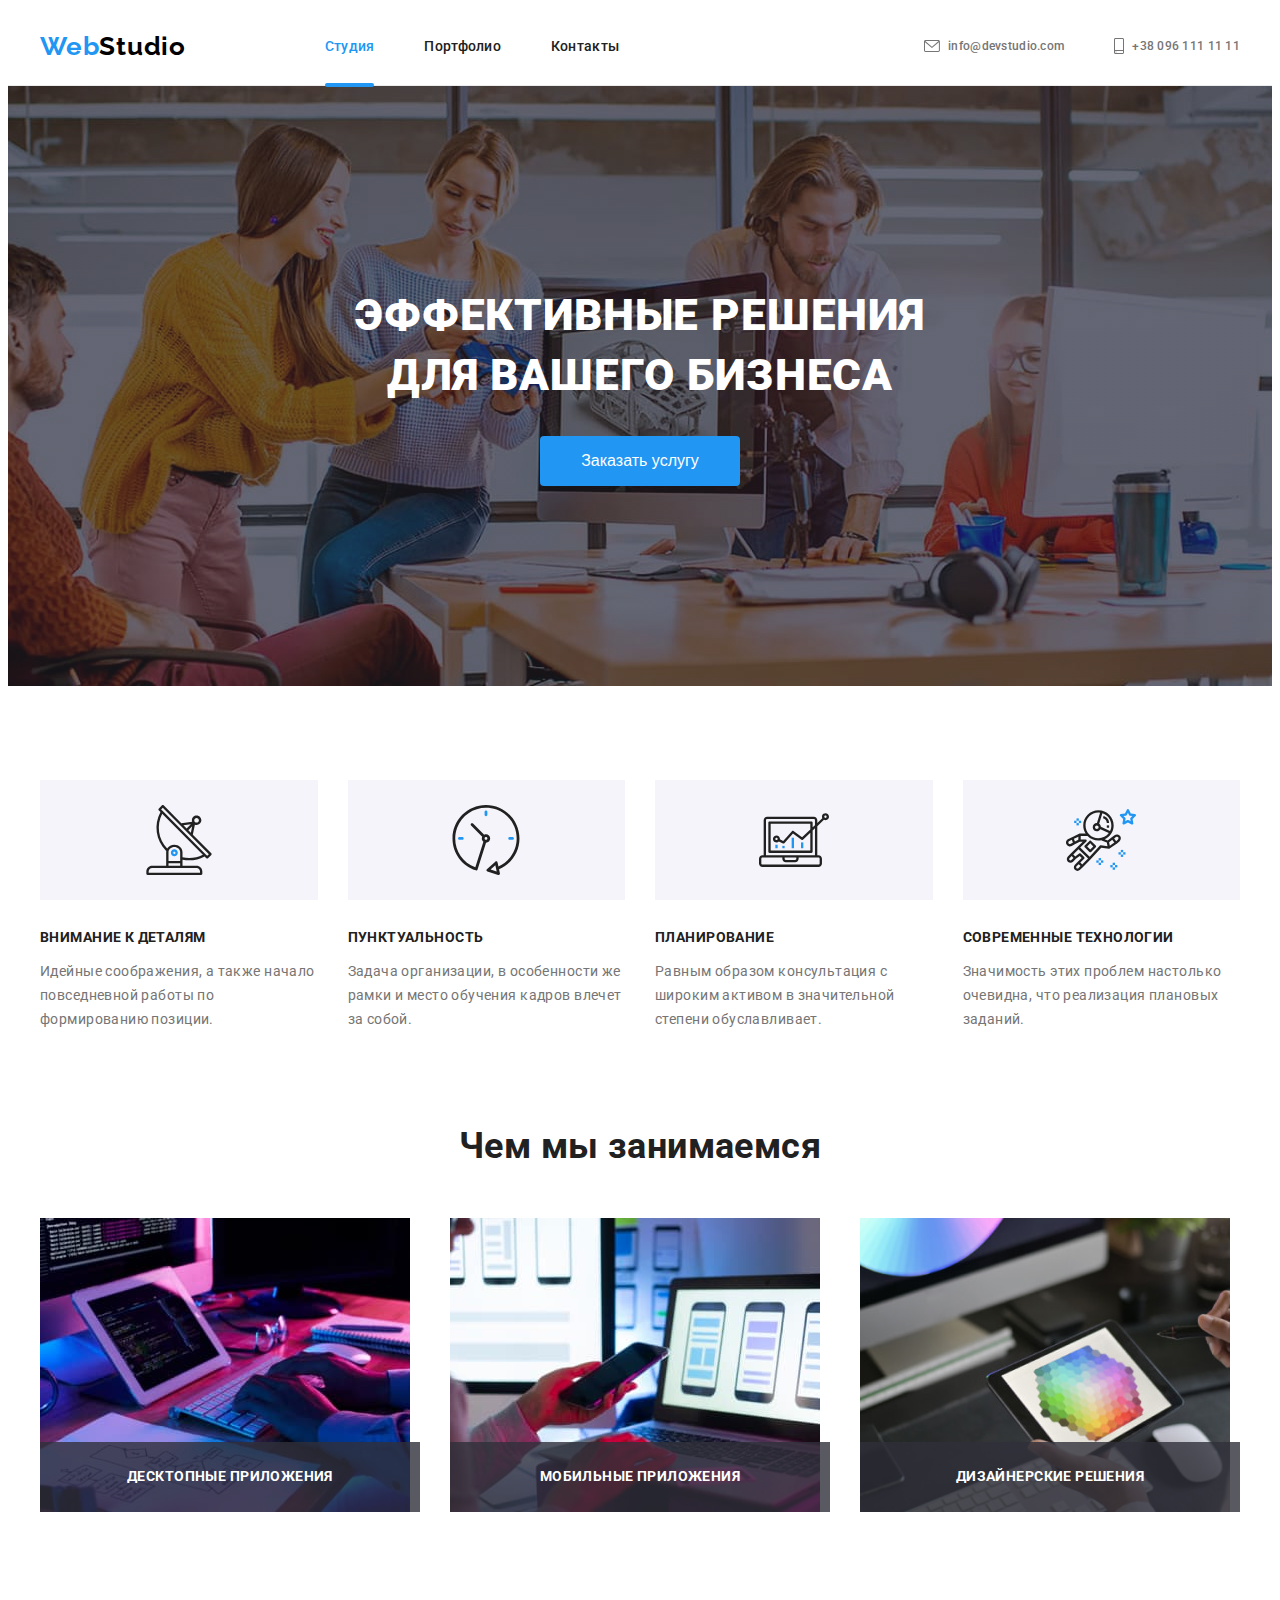
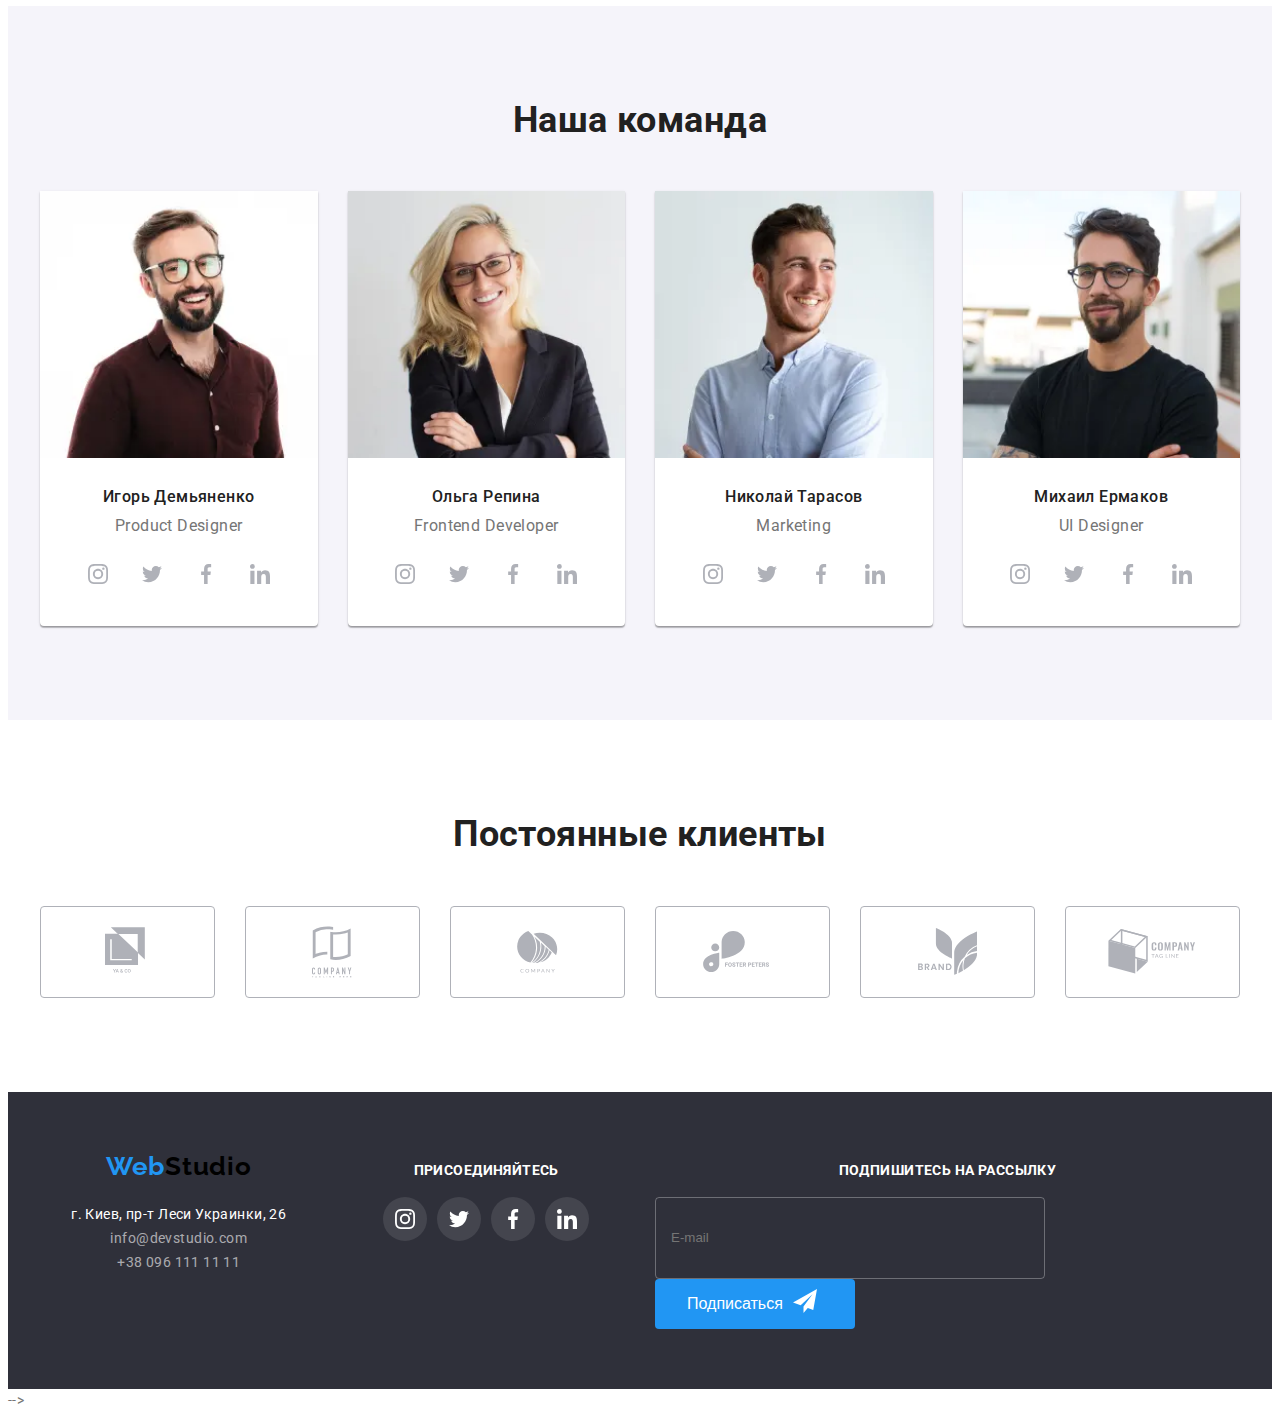
==== index.html @ cbb07288 "progress" ====
<!DOCTYPE html>
<html lang="ru">

<head>
  <meta charset="UTF-8">
  <meta http-equiv="X-UA-Compatible" content="IE=edge">
  <meta name="viewport" content="width=device-width, initial-scale=1.0">
  <title>Document</title>
  <link rel="stylesheet" href="https://cdnjs.cloudflare.com/ajax/libs/modern-normalize/1.0.0/modern-normalize.min.css" integrity="sha512-ISS7cAi1PEhQ8jnbJpJZMd29NlhNj4AWYyLOSp2CE/CsHxTCu+r+t0D2yoJudVrd0/8fTVPUVDzY5Tvli75u/g==" crossorigin="anonymous" />
  <link rel="preconnect" href="https://fonts.gstatic.com">
  <link href="https://fonts.googleapis.com/css2?family=Raleway:wght@700&family=Roboto:wght@400;500;700;900&display=swap" rel="stylesheet">
  <link rel="stylesheet" href="./css/main.min.css">
</head>

<body>
  <header class="header">
    <div class="conteiner header__conteiner">
      
      <a class="logo link" href="./"><span class="logo__text-accent">Web</span>Studio</a>
    
      <button class="menu-btn" type="button" data-menu-button aria-label="кнопка раскрытия меню">
        <svg class="menu-btn__icon">
          <use class="menu-btn__icon-menu" href="./images/sprite.svg#icon-menu"></use>
          <use class="menu-btn__icon-close" href="./images/sprite.svg#icon-cross"></use>
        </svg>
      </button>


      <!--mobile menu-->
      <div class="header__mobile-menu" data-menu>
        <nav class="page-nav">
          <ul class="mobile-menu list">
            <li class="mobile-menu__item">
              <a class="mobile-menu__link mobile-menu__link--active link" href="./index.html">Студия</a>
            </li>
        
            <li class="mobile-menu__item">
              <a class="mobile-menu__link link" href="./portfolio.html">Портфолио</a>
            </li>
        
            <li class="mobile-menu__item">
              <a class="mobile-menu__link link" href="">Контакты</a>
            </li>
          </ul>
        </nav>
        
        <ul class="mobile-contacts list">
          <li class="mobile-contacts__item">
            <a class="mobile-contacts__link link" href="mailto:info@devstudio.com">
              <svg class="header__contacts-icon" width="16" height="12">
                <use href="./images/sprite.svg#icon-envelope"></use>
              </svg>
              info@devstudio.com
            </a>
          </li>
        
          <li class="mobile-contacts__item">
            <a class="mobile-contacts__link link" href="tel:+380961111111">
              <svg class="header__contacts-icon" width="10" height="16">
                <use href="./images/sprite.svg#icon-smartphone"></use>
              </svg>
              +38 096 111 11 11
            </a>
          </li>
        </ul>
        
        <ul class="mobile-socials list">
          <li class="mobile-socials__item"><a class="mobile-socials__link link" href="">Instagram</a></li>
          <li class="mobile-socials__item"><a class="mobile-socials__link link" href="">Twitter</a></li>
          <li class="mobile-socials__item"><a class="mobile-socials__link link" href="">Facebook</a></li>
          <li class="mobile-socials__item"><a class="mobile-socials__link link" href="">LinkedIn</a></li>
        </ul>
      </div>

      <!--desktop menu-->
      <div class="header__menu-desktop">
        <nav class="page-nav">
          <ul class="menu page-nav__menu list">
            <li class="menu__item">
              <a class="menu__link menu__link--active link" href="./index.html">Студия</a>
            </li>
      
            <li class="menu__item">
              <a class="menu__link link" href="./portfolio.html">Портфолио</a>
            </li>
      
            <li class="menu__item">
              <a class="menu__link link" href="">Контакты</a>
            </li>
          </ul>
        </nav>
      
        <ul class="header__contacts-list list">
          <li class="header__contacts-item">
            <a class="header__contacts-link link" href="mailto:info@devstudio.com">
              <svg class="header__contacts-icon" width="16" height="12">
                <use href="./images/sprite.svg#icon-envelope"></use>
              </svg>
              info@devstudio.com
            </a>
          </li>
      
          <li class="header__contacts-item">
            <a class="header__contacts-link link" href="tel:+380961111111">
              <svg class="header__contacts-icon" width="10" height="16">
                <use href="./images/sprite.svg#icon-smartphone"></use>
              </svg>
              +38 096 111 11 11
            </a>
          </li>
        </ul>
      </div>
    </div>
  </header>
  
  <main> 
    <section class="hero">  
      <div class="hero__conteiner">
        <h1 class="hero__title">
          Эффективные решения
          <br>для вашего бизнеса
        </h1>
        <button class="button btn" type="button" data-modal-open>Заказать услугу</button>
      </div>
    </section> 

    <!-- guidelines section -->
    <section class="guidelines section">
      <div class="conteiner">
        <h2 class="section__title visually-hidden">Наши принципы</h2>
        <ul class="guidelines__list grid list">
          <li class="guidelines__item grid-item">
            <h3 class="guidelines__title">Внимание к деталям</h3>
            <p>Идейные соображения, а также начало повседневной работы по формированию позиции.</p>
          </li>

          <li class="guidelines__item grid-item">
            <h3 class="guidelines__title">Пунктуальность</h3>
            <p>Задача организации, в особенности же рамки и место обучения кадров влечет за собой.</p>
          </li>

          <li class="guidelines__item grid-item">
            <h3 class="guidelines__title">Планирование</h3>
            <p>Равным образом консультация с широким активом в значительной степени обуславливает.</p>
          </li>

          <li class="guidelines__item grid-item">
            <h3 class="guidelines__title">Современные технологии</h3>
            <p>Значимость этих проблем настолько очевидна, что реализация плановых заданий.</p>
          </li>
        </ul>
      </div>
    </section>

    <!-- services section -->
    <section class="services section">
      <div class="conteiner">
        <h2 class="section__title">Чем мы занимаемся</h2>
        <ul class="services__list grid list">
          <li class="services__item grid-item">
            <img class="img" srcset="./images/studio/we-do-desktop/programing.jpg 1x, ./images/studio/we-do-desktop/programing@2x.jpg 2x" 
              src="./images/studio/we-do-desktop/programing.jpg" alt="program writing process" width="370" height="295"> 
            <p class="services__type">Десктопные приложения</p>
          </li>

          <li class="services__item grid-item">
            <img class="img" srcset="./images/studio/we-do-desktop/phone.jpg 1x, ./images/studio/we-do-desktop/phone@2x.jpg 2x" 
              src="./images/studio/we-do-desktop/phone.jpg" alt="development UI for mobile devices" width="370" height="295">
            <p class="services__type">Мобильные приложения</p>
          </li>

          <li class="services__item grid-item">
            <img class="img" srcset="./images/studio/we-do-desktop/tablet.jpg 1x, ./images/studio/we-do-desktop/tablet@2x.jpg 2x" 
              src="./images/studio/we-do-desktop/tablet.jpg" alt="color palette on the tablet" width="370" height="295">
            <p class="services__type">Дизайнерские решения</p>
          </li>
        </ul>
      </div>
    </section>

    <!-- team section -->
    <section class="team-members section section--secondary-bg">
      <div class="conteiner">
        <h2 class="section__title">Наша команда</h2>
        <ul class="team-members__list grid list">

          <li class="team-members__card grid-item">
            <picture>
              <source srcset="./images/studio/our-team/desktop/igor-demyanenko.webp 1x, ./images/studio/our-team/desktop/igor-demyanenko@2x.webp 2x"
                media="(min-width: 1200px)" type="image/webp">
              
              <source srcset="./images/studio/our-team/tablet/igor-demyanenko.webp 1x, ./images/studio/our-team/tablet/igor-demyanenko@2x.webp 2x"
                media="(min-width: 768px)" type="image/webp">
              
              <source srcset="./images/studio/our-team/mobile/igor-demyanenko.webp 1x, ./images/studio/our-team/mobile/igor-demyanenko@2x.webp 2x"
                media="(max-width: 767px)" type="image/webp">

              <source srcset="./images/studio/our-team/desktop/igor-demyanenko.jpg 1x, ./images/studio/our-team/desktop/igor-demyanenko@2x.jpg 2x" 
               media="(min-width: 1200px)" type="image/jpg"> 
               
              <source srcset="./images/studio/our-team/tablet/igor-demyanenko.jpg 1x, ./images/studio/our-team/tablet/igor-demyanenko@2x.jpg 2x" 
               media="(min-width: 768px)" type="image/jpg">

              <source srcset="./images/studio/our-team/mobile/igor-demyanenko.jpg 1x, ./images/studio/our-team/mobile/igor-demyanenko@2x.jpg 2x"
                media="(max-width: 767px)" type="image/jpg">

              <img class="img"  src="./images/studio/our-team/desktop/igor-demyanenko.jpg" width="450" alt="Igor Demyanenko photo">
            </picture>

            <div class="team-members__content">
              <h3 class="team-members__name">Игорь Демьяненко</h3>
              <p class="team-members__position" lang="en">Product Designer</p>
              
              <ul class="socials-list list">
                <li class="socials-list__item">
                  <a href="" class="socials-list__link" aria-label="ссылка на instagram" target="_blank" rel="noopener noreferrer">
                    <svg class="socials-list__icon">
                      <use href="./images/sprite.svg#icon-instagram"></use>
                    </svg>
                  </a>
                </li>

                <li class="socials-list__item">
                  <a href="" class="socials-list__link" aria-label="ссылка на twitter" target="_blank" rel="noopener noreferrer">
                    <svg class="socials-list__icon">
                      <use href="./images/sprite.svg#icon-twitter"></use>
                    </svg>
                  </a>
                </li>

                <li class="socials-list__item">
                  <a href="" class="socials-list__link" aria-label="ссылка на facebook" target="_blank" rel="noopener noreferrer">
                    <svg class="socials-list__icon">
                      <use href="./images/sprite.svg#icon-facebook"></use>
                    </svg>
                  </a>
                </li>

                <li class="socials-list__item"> 
                  <a href="" class="socials-list__link" aria-label="ссылка на linkedin" target="_blank" rel="noopener noreferrer"> 
                    <svg class="socials-list__icon">
                      <use href="./images/sprite.svg#icon-linkedin"></use>
                    </svg>
                  </a>
                </li>
              </ul>
            </div>
          </li>

          <li class="team-members__card grid-item">
            <picture>
              <source srcset="./images/studio/our-team/desktop/olga-repina.webp 1x, ./images/studio/our-team/desktop/olga-repina@2x.webp 2x"
                media="(min-width: 1200px)" type="image/webp">
              
              <source srcset="./images/studio/our-team/tablet/olga-repina.webp 1x, ./images/studio/our-team/tablet/olga-repina@2x.webp 2x"
                media="(min-width: 768px)" type="image/webp">
              
              <source srcset="./images/studio/our-team/mobile/olga-repina.webp 1x, ./images/studio/our-team/mobile/olga-repina@2x.webp 2x"
                media="(max-width: 767px)" type="image/webp">

              <source srcset="./images/studio/our-team/desktop/olga-repina.jpg 1x, ./images/studio/our-team/desktop/olga-repina@2x.jpg 2x"
              media="(min-width: 1200px)" type="image/jpeg" />

              <source srcset="./images/studio/our-team/tablet/olga-repina.jpg 1x, ./images/studio/our-team/tablet/olga-repina@2x.jpg 2x"
                media="(min-width: 768px)" type="image/jpeg" />

              <source srcset="./images/studio/our-team/mobile/olga-repina.jpg 1x, ./images/studio/our-team/mobile/olga-repina@2x.jpg 2x"
                media="(max-width: 767px)" type="image/jpeg" />
              
              <img class="img"  src="./images/studio/our-team/desktop/olga-repina.jpg" width="450" alt="Olga Repina photo" >
            </picture>

            <div class="team-members__content">
              <h3 class="team-members__name">Ольга Репина</h3>
              <p class="team-members__position" lang="en">Frontend Developer</p>
              
              <ul class="socials-list list">
                <li class="socials-list__item">
                  <a href="" class="socials-list__link" aria-label="ссылка на instagram" target="_blank" rel="noopener noreferrer">
                    <svg class="socials-list__icon">
                      <use href="./images/sprite.svg#icon-instagram"></use>
                    </svg>
                  </a>
                </li>
              
                <li class="socials-list__item">
                  <a href="" class="socials-list__link" aria-label="ссылка на twitter" target="_blank" rel="noopener noreferrer">
                    <svg class="socials-list__icon">
                      <use href="./images/sprite.svg#icon-twitter"></use>
                    </svg>
                  </a>
                </li>
              
                <li class="socials-list__item">
                  <a href="" class="socials-list__link" aria-label="ссылка на facebook" target="_blank" rel="noopener noreferrer">
                    <svg class="socials-list__icon">
                      <use href="./images/sprite.svg#icon-facebook"></use>
                    </svg>
                  </a>
                </li>
              
                <li class="socials-list__item">
                  <a href="" class="socials-list__link" aria-label="ссылка на linkedin" target="_blank" rel="noopener noreferrer">
                    <svg class="socials-list__icon team-members__socials-icon">
                      <use href="./images/sprite.svg#icon-linkedin"></use>
                    </svg>
                  </a>
                </li>
              </ul>
            </div>
          </li>

          <li class="team-members__card grid-item">
            <picture>
              <source srcset="./images/studio/our-team/desktop/nicolai-tarasov.webp 1x, ./images/studio/our-team/desktop/nicolai-tarasov@2x.webp 2x"
                media="(min-width: 1200px)" type="image/webp">
              
              <source srcset="./images/studio/our-team/tablet/nicolai-tarasov.webp 1x, ./images/studio/our-team/tablet/nicolai-tarasov@2x.webp 2x"
                media="(min-width: 768px)" type="image/webp">
              
              <source srcset="./images/studio/our-team/mobile/nicolai-tarasov.webp 1x, ./images/studio/our-team/mobile/nicolai-tarasov@2x.webp 2x"
                media="(max-width: 767px)" type="image/webp">

              <source srcset="./images/studio/our-team/desktop/nicolai-tarasov.jpg 1x, ./images/studio/our-team/desktop/nicolai-tarasov@2x.jpg 2x"
              media="(min-width: 1200px)" type="image/jpeg" />

              <source srcset="./images/studio/our-team/tablet/nicolai-tarasov.jpg 1x, ./images/studio/our-team/tablet/nicolai-tarasov@2x.jpg 2x"
                media="(min-width: 768px)" type="image/jpeg" />

              <source srcset="./images/studio/our-team/mobile/nicolai-tarasov.jpg 1x, ./images/studio/our-team/mobile/nicolai-tarasov@2x.jpg 2x"
                media="(max-width: 767px)" type="image/jpeg" />

              <img class="img" src="./images/studio/our-team/desktop/nicolai-tarasov.jpg" width="450" alt="Nicolai Tarasov photo">
            </picture>

            <div class="team-members__content">
              <h3 class="team-members__name">Николай Тарасов</h3>
              <p class="team-members__position" lang="en">Marketing</p>
              
              <ul class="socials-list list">
                <li class="socials-list__item">
                  <a href="" class="socials-list__link" aria-label="ссылка на instagram" target="_blank" rel="noopener noreferrer">
                    <svg class="socials-list__icon">
                      <use href="./images/sprite.svg#icon-instagram"></use>
                    </svg>
                  </a>
                </li>
              
                <li class="socials-list__item">
                  <a href="" class="socials-list__link" aria-label="ссылка на twitter" target="_blank" rel="noopener noreferrer">
                    <svg class="socials-list__icon">
                      <use href="./images/sprite.svg#icon-twitter"></use>
                    </svg>
                  </a>
                </li>
              
                <li class="socials-list__item">
                  <a href="" class="socials-list__link" aria-label="ссылка на facebook" target="_blank" rel="noopener noreferrer">
                    <svg class="socials-list__icon">
                      <use href="./images/sprite.svg#icon-facebook"></use>
                    </svg>
                  </a>
                </li>
              
                <li class="socials-list__item">
                  <a href="" class="socials-list__link" aria-label="ссылка на linkedin" target="_blank" rel="noopener noreferrer">
                    <svg class="socials-list__icon">
                      <use href="./images/sprite.svg#icon-linkedin"></use>
                    </svg>
                  </a>
                </li>
              </ul>
            </div>
          </li>
          
          <li class="team-members__card grid-item">
            <picture>
              <source srcset="./images/studio/our-team/desktop/mikhail-yermakov.webp 1x, ./images/studio/our-team/desktop/mikhail-yermakov@2x.webp 2x"
                media="(min-width: 1200px)" type="image/webp">
              
              <source srcset="./images/studio/our-team/tablet/mikhail-yermakov.webp 1x, ./images/studio/our-team/tablet/mikhail-yermakov@2x.webp 2x"
                media="(min-width: 768px)" type="image/webp">
              
              <source srcset="./images/studio/our-team/mobile/mikhail-yermakov.webp 1x, ./images/studio/our-team/mobile/mikhail-yermakov@2x.webp 2x"
                media="(max-width: 767px)" type="image/webp">

              <source srcset="./images/studio/our-team/desktop/mikhail-yermakov.jpg 1x, ./images/studio/our-team/desktop/mikhail-yermakov@2x.jpg 2x"
                media="(min-width: 1200px)" type="image/jpeg" />

              <source srcset="./images/studio/our-team/tablet/mikhail-yermakov.jpg 1x, ./images/studio/our-team/tablet/mikhail-yermakov@2x.jpg 2x"
                media="(min-width: 768px)" type="image/jpeg" />

              <source srcset="./images/studio/our-team/mobile/mikhail-yermakov.jpg 1x, ./images/studio/our-team/mobile/mikhail-yermakov@2x.jpg 2x"
                media="(max-width: 767px)" type="image/jpeg" />
                
                <img class="img" src="./images/studio/our-team/desktop/mikhail-yermakov.jpg" width="450" alt="Mikhail Yermakov photo">
            </picture>
            <div class="team-members__content">
              <h3 class="team-members__name">Михаил Ермаков</h3>
              <p class="team-members__position" lang="en">UI Designer</p>
              
              <ul class="socials-list list">
                <li class="socials-list__item">
                  <a href="" class="socials-list__link" aria-label="ссылка на instagram" target="_blank" rel="noopener noreferrer">
                    <svg class="socials-list__icon">
                      <use href="./images/sprite.svg#icon-instagram"></use>
                    </svg>
                  </a>
                </li>
              
                <li class="socials-list__item">
                  <a href="" class="socials-list__link" aria-label="ссылка на twitter" target="_blank" rel="noopener noreferrer">
                    <svg class="socials-list__icon">
                      <use href="./images/sprite.svg#icon-twitter"></use>
                    </svg>
                  </a>
                </li>
              
                <li class="socials-list__item">
                  <a href="" class="socials-list__link" aria-label="ссылка на facebook" target="_blank" rel="noopener noreferrer">
                    <svg class="socials-list__icon">
                      <use href="./images/sprite.svg#icon-facebook"></use>
                    </svg>
                  </a>
                </li>
              
                <li class="socials-list__item">
                  <a href="" class="socials-list__link" aria-label="ссылка на linkedin" target="_blank" rel="noopener noreferrer">
                    <svg class="socials-list__icon">
                      <use href="./images/sprite.svg#icon-linkedin"></use>
                    </svg>
                  </a>
                </li>
              </ul>
            </div>
          </li>
        </ul>
      </div>
    </section>

    <!-- regular customers -->
    <section  class="customers section">
     <div class="conteiner">
        <h2 class="section__title">Постоянные клиенты</h2>
        <ul class="customers__list grid list">
          <li class="customers__list-item grid-item">
            <a class="customers__link" href="" aria-label="ссылка на страницу компании">
              <svg class="customers__icon" width="44" height="49">
                <use href="./images/sprite.svg#icon-logo-1"></use>
              </svg>
            </a>
          </li>

          <li class="customers__list-item grid-item">
            <a class="customers__link" href="" aria-label="ссылка на страницу компании">
              <svg class="customers__icon" width="40" height="52">
                <use href="./images/sprite.svg#icon-logo-2"></use>
              </svg>
            </a>
          </li>

          <li class="customers__list-item grid-item">
            <a class="customers__link" href="" aria-label="ссылка на страницу компании">
              <svg class="customers__icon" width="41" height="42">
                <use href="./images/sprite.svg#icon-logo-3"></use>
              </svg>
            </a>
          </li>

          <li class="customers__list-item grid-item">
            <a class="customers__link" href="" aria-label="ссылка на страницу компании">
              <svg class="customers__icon" width="79" height="42">
                <use href="./images/sprite.svg#icon-logo-4"></use>
              </svg>
            </a>
          </li>

          <li class="customers__list-item grid-item">
            <a class="customers__link" href="" aria-label="ссылка на страницу компании">
              <svg class="customers__icon" width="59" height="47">
                <use href="./images/sprite.svg#icon-logo-5"></use>
              </svg>
            </a>
          </li>

          <li class="customers__list-item grid-item">
            <a class="customers__link" href="" aria-label="ссылка на страницу компании">
              <svg class="customers__icon" width="88" height="45">
                <use href="./images/sprite.svg#icon-logo-6"></use>
              </svg>
            </a>
          </li>
        </ul>
     </div>
    </section>
  </main>

  <footer class="footer">
    <div class="conteiner flex"> 
      <div class="flex-item">
        <a class="logo link" href="./"><span class="logo__text-accent">Web</span>Studio</a>
        <ul class="footer__contacts-list list">
          <li class="footer__contacts-item"><address>г. Киев, пр-т Леси Украинки, 26</address></li>
          <li class="footer__contacts-item"><a class="footer__contacts-link link" href="mailto:info@devstudio.com">info@devstudio.com</a></li>
          <li class="footer__contacts-item"><a class="footer__contacts-link link" href="tel:+380961111111">+38 096 111 11 11</a></li>
        </ul>
      </div>
      
      <div class="flex-item">
        <p><strong class="footer__title">присоединяйтесь</strong></p>
        <ul class="socials-list list"> 
          <li  class="socials-list__item">
            <a href="" class="socials-list__link socials-list__link--light-bg" aria-label="ссылка на instagram" target="_blank"
              rel="noopener noreferrer">
              <svg class="socials-list__icon socials-list__icon--light">
                <use href="./images/sprite.svg#icon-instagram"></use>
              </svg>
            </a>
          </li>
      
          <li class="socials-list__item list">
            <a href="" class="socials-list__link socials-list__link--light-bg" aria-label="ссылка на twitter" target="_blank"
              rel="noopener noreferrer">
              <svg class="socials-list__icon socials-list__icon--light">
                <use href="./images/sprite.svg#icon-twitter"></use>
              </svg>
            </a>
          </li>
      
          <li class="socials-list__item list">
            <a href="" class="socials-list__link socials-list__link--light-bg" aria-label="ссылка на facebook" target="_blank"
              rel="noopener noreferrer">
              <svg class="socials-list__icon socials-list__icon--light">
                <use href="./images/sprite.svg#icon-facebook"></use>
              </svg>
            </a>
          </li>
      
          <li class="socials-list__item list">
            <a href="" class="socials-list__link socials-list__link--light-bg" aria-label="ссылка на linkedin" target="_blank"
              rel="noopener noreferrer">
              <svg class="socials-list__icon socials-list__icon--light">
                <use href="./images/sprite.svg#icon-linkedin"></use>
              </svg>
            </a>
          </li>
        </ul>
      </div>
      
      <div class="flex-item">
        <p><strong class="footer__title">Подпишитесь на рассылку</strong></p>
        <form class="subscription-form">
          <input  class="subscription-form__input" type="email" name="email" placeholder="E-mail">
          <button class="button subscription-form__button btn" type="submit">Подписаться
            <svg class="subscription-form__icon">
              <use href="./images/sprite.svg#icon-telegram"></use>
            </svg>
          </button>
        </form>
      </div>
    </div>
  </footer>
 
  <div class="backdrop is-hidden" data-modal>
    <div class="modal">
      <button class="modal__btn" aria-label="закрыть модальное окно" data-modal-close>
        <svg class="modal__btn-icon">
          <use href="./images/sprite.svg#icon-close"></use>
        </svg>
      </button>

      <h2 class="modal__title">Оставьте свои данные, мы вам перезвоним</h2>
      <form class="form">
        <label class="form__label" for="user-name">Имя</label>
        <div class="form__field-wrapper">
          <input class="form__input form-field" id="user-name" name="user-name" type="text">
          <svg class="form__input-icon">
            <use href="./images/sprite.svg#icon-user-icon"></use>
          </svg>
        </div>

        <label class="form__label" for="user-phone-number">Телефон</label>
        <div class="form__field-wrapper">
          <input class="form__input form-field" id="user-phone-number" name="user-phone-number" type="tel">
          <svg class="form__input-icon">
            <use href="./images/sprite.svg#icon-phone"></use>
          </svg>
        </div>

       <label class="form__label" for="user-email">Почта</label>
        <div class="form__field-wrapper">
          <input class="form__input form-field" id="user-email" name="user-email" type="email">
          <svg class="form__input-icon">
            <use href="./images/sprite.svg#icon-envelope-black"></use>
          </svg>
        </div>

        <label class="form__label" for="massage-field">Комментарий</label>
        <textarea class="form__massage form-field" id="massage-field" name="massage-field" rows="7" placeholder="Введите текст"></textarea>
        
        <div>
          <input class="form__license-checkbox" id="license" name="license" type="checkbox">
          <label class="form__condition-acceptance" for="license">
            Соглашаюсь с рассылкой и принимаю <a class="form__license-link" href="">Условия договора</a>
            </label>
        </div>

        <button class="button form__button btn" type="submit">Отправить</button>
      </form>
    </div>
  </div>
  <script src="js/menu.js"></script>
  <script src="./js/modal.js"></script> -->
</body>

</html>
---- css/main.min.css ----
:root{--main-text-color: #757575;--title-text-color: #212121;--light-text-color: #fff;--text-accent: #2196f3;--main-bg-color: #fff;--secondary-bg-color: #f5f4fa;--bg-accent: #2f303a;--logo-color: #000;--header-line-color: #ececec;--border-color: #eee;--icon-color: #afb1b8;--main-font: 'Roboto', sans-serif;--logo-font: 'Raleway', sans-serif;--border-radius: 4px;--elements: 3;--gap: 30px;--cubic: cubic-bezier(0.4, 0, 0.2, 1);--duration: 250ms}body{font-family:var(--main-font);font-size:14px;line-height:1.71;letter-spacing:0.03em;background-color:var(--main-bg-color);color:var(--main-text-color)}h1,h2,h3,h4,h5,h6,p{margin-top:0}.link{color:var(--prime-text-color);text-decoration:none;transition:color var(--duration) var(--cubic)}.link:hover,.link:focus{color:var(--text-accent)}.list{margin:0;padding-left:0;list-style-type:none}.img{display:block;max-width:100%;height:auto}.btn{font-size:16px;text-align:center;border:none;border-radius:var(--border-radius);cursor:pointer}.visually-hidden{position:absolute !important;clip:rect(1px 1px 1px 1px);clip:rect(1px, 1px, 1px, 1px);padding:0 !important;border:0 !important;height:1px !important;width:1px !important;overflow:hidden}address{font-style:normal}.conteiner{width:100%;padding-right:15px;padding-left:15px}@media screen and (min-width: 480px){.conteiner{max-width:480px;margin-left:auto;margin-right:auto}}@media screen and (min-width: 768px){.conteiner{max-width:768px}}@media screen and (min-width: 1200px){.conteiner{max-width:1200px}}.logo{font-family:var(--logo-font);font-weight:700;font-size:24px;line-height:28px;letter-spacing:0.03em;color:var(--logo-color)}.logo__text-accent{color:var(--text-accent)}@media screen and (min-width: 1200px){.logo{font-size:26px}}.menu-btn{position:relative;z-index:200;padding:0;line-height:0;border:none;background-color:transparent}@media screen and (min-width: 768px){.menu-btn{display:none}}.menu-btn__icon{width:40px;height:40px;fill:var(--title-text-color);transition:fill var(--duration) var(--cubic)}.menu-btn__icon:hover,.menu-btn__icon:focus{fill:var(--text-accent)}.menu-btn__icon-close{display:none}.menu-btn.is-open .menu-btn__icon-close{display:block}.menu-btn.is-open .menu-btn__icon-menu{display:none}.header__mobile-menu{display:none}@media screen and (max-width: 767.89px){.header__mobile-menu.is-open{position:fixed;top:0;left:0;right:0;bottom:0;z-index:100;display:block;padding:48px 40px;overflow-y:scroll;background-color:var(--light-text-color)}}.mobile-menu{margin-bottom:150px}.mobile-menu__item:not(:last-child){margin-bottom:32px}.mobile-menu__link{font-size:30px;line-height:1.17}.mobile-menu__link--active{color:var(--text-accent)}@media screen and (min-width: 480px){.mobile-menu__link{font-size:40px}}.mobile-contacts{margin-bottom:64px}.mobile-contacts__item:not(:last-child){margin-bottom:32px}.mobile-contacts__link{font-size:24px;line-height:1.16}.mobile-contacts__link:hover,.mobile-contacts__link:focus{font-size:34px;line-height:1.17}.mobile-socials{display:flex}.mobile-socials__item:not(:last-child){margin-right:10px}.mobile-socials__item:not(:last-child)::after{content:'|';margin-left:10px;color:rgba(33,33,33,0.2)}.mobile-socials__link{color:var(--text-accent);font-weight:500;font-size:12px;line-height:1.22}@media screen and (min-width: 480px){.mobile-socials__link{font-size:18px}}.menu{color:var(--title-text-color);display:flex}.menu__item:not(:last-child){margin-right:50px}.menu__link{font-weight:500;letter-spacing:0.02em;line-height:1.14}.menu__link--active{color:var(--text-accent);position:relative}.menu__link--active::after{content:'';position:absolute;top:47px;left:0;display:block;width:100%;height:4px;border-radius:2px;background-color:currentColor}@media screen and (min-width: 1200px){.menu__link--active::after{top:45px;left:0}}@media screen and (min-width: 768px){.header__contacts-list{margin-left:84px}}@media screen and (min-width: 1200px){.header__contacts-list{display:flex;align-items:center;margin-left:305px}}.header__contacts-item:not(:last-child){margin-bottom:10px}@media screen and (min-width: 1200px){.header__contacts-item:not(:last-child){margin-bottom:0;margin-right:50px}}.header__contacts-link{font-weight:500;color:var(--main-text-color)}@media screen and (min-width: 481px){.header__contacts-link{display:flex;align-items:center;font-size:12px;line-height:14px}}@media screen and (min-width: 1200px){.header__contacts-link{font-size:12px;line-height:14px}}.header__contacts-icon{fill:currentColor}@media screen and (max-width: 480px){.header__contacts-icon{display:none}}@media screen and (min-width: 768px){.header__contacts-icon{margin-right:8px}}@media screen and (max-width: 1200px){.header__contacts-icon{margin-right:10px}}.button{min-width:200px;padding:10px 32px;line-height:1.87;color:var(--light-text-color);background-color:var(--text-accent);transition:background-color var(--duration) var(--cubic)}.button:hover,.button:focus{background-color:#188ce8}.button:focus{outline:2px solid var(--light-text-color)}.socials-list{display:inline-flex}.socials-list__item:not(:last-child){margin-right:10px}.socials-list__link{display:flex;justify-content:center;align-items:center;width:44px;height:44px;border-radius:50%;transition:background-color var(--duration) var(--cubic)}.socials-list__link--light-bg{background-color:rgba(255,255,255,0.1)}.socials-list__link:hover,.socials-list__link:focus{background-color:var(--text-accent)}.socials-list__icon{width:20px;height:20px;fill:var(--icon-color);transition:fill var(--duration) var(--cubic)}.socials-list__icon--light{fill:var(--light-text-color)}.socials-list__link:hover .socials-list__icon,.socials-list__link:focus .socials-list__icon{fill:var(--light-text-color)}.subscription-form{display:flex;flex-wrap:wrap;justify-content:space-around}@media screen and (min-width: 1200px){.subscription-form{justify-content:space-between}}.subscription-form__button{display:flex}.subscription-form__icon{width:24px;height:24px;margin-left:10px;fill:currentColor}.subscription-form__input{flex-basis:100%;height:50px;padding:15px;margin-bottom:20px;border:1px solid rgba(255,255,255,0.3);border-radius:4px;color:var(--light-text-color);background-color:transparent}.subscription-form__input:focus{outline:2px solid var(--light-text-color)}@media screen and (min-width: 1200px){.subscription-form__input{flex-basis:358px;margin-bottom:0}}.backdrop{position:fixed;top:0px;left:0;z-index:300;width:100vw;height:100%;overflow-y:scroll;background-color:rgba(0,0,0,0.2);opacity:1;transition:opacity var(--duration) var(--cubic)}.backdrop.is-hidden{opacity:0;pointer-events:none;visibility:hidden}.modal{padding:40px;background-color:#fff;opacity:1;transition:opacity var(--duration) var(--cubic),transform var(--duration) var(--cubic)}@media screen and (min-width: 480px){.modal{position:absolute;top:50%;left:50%;transform:translate(-50%, -20%) scale(1)}}@media screen and (min-width: 768px){.modal{transform:translate(-50%, -50%) scale(1)}}.backdrop.is-hidden .modal{position:absolute;top:50%;left:50%;transform:translate(-50%, -50%) scale(0.6)}.modal__btn{position:absolute;top:8px;right:8px;display:flex;justify-content:center;align-items:center;width:30px;height:30px;border-radius:50%;border:1px solid rgba(0,0,0,0.1);background-color:var(--light-text-color);cursor:pointer}.modal__title{font-weight:700;font-size:20px;line-height:1.5;text-align:center;color:var(--title-text-color)}@media screen and (min-width: 1200px){.modal__title{line-height:1.15}}.modal__btn-icon{display:block;width:18px;height:18px;fill:#000;transition:fill 250ms cubic-bezier(0.4, 0, 0.2, 1)}.modal__btn:hover .modal__btn-icon,.modal__btn:focus .modal__btn-icon{fill:var(--text-accent)}.form__label{display:block;margin-bottom:4px;font-size:12px;line-height:1.16;letter-spacing:0.01em;color:#757575}.form__field-wrapper{position:relative}.form__massage{margin-bottom:20px;padding:12px 14px;resize:none}.form__input{height:40px;padding-left:42px;margin-bottom:10px}.form__license-checkbox{-webkit-appearance:none;-moz-appearance:none;appearance:none;position:absolute}.form__license-link{color:var(--text-accent)}.form-field{display:block;width:100%;border:1px solid rgba(33,33,33,0.2);border-radius:4px;color:var(--title-text-color);cursor:pointer;transition:outline 250ms cubic-bezier(0.4, 0, 0.2, 1)}@media screen and (min-width: 480px){.form-field{width:370px}}@media screen and (min-width: 1200px){.form-field{width:448px}}.form-field:focus{outline:1px solid var(--text-accent)}.form__input-icon{position:absolute;top:50%;left:12px;transform:translateY(-50%);z-index:5;display:block;width:18px;height:18px;fill:var(--title-text-color);transition:fill 250ms cubic-bezier(0.4, 0, 0.2, 1)}.form__input:focus+.form__input-icon{fill:var(--text-accent)}.form__condition-acceptance{margin-bottom:30px;display:block;text-align:center;cursor:pointer}.form__condition-acceptance::before{content:'';display:inline-flex;width:16px;height:15px;margin-right:8px;border:2px solid var(--title-text-color);border-radius:2px;background-color:inherit;transition:background-color var(--duration) var(--cubic),border-color var(--duration) var(--cubic),outline var(--duration) var(--cubic)}.form__license-checkbox:focus+.form__condition-acceptance::before{outline:2px solid var(--text-accent)}.form__license-checkbox:checked+.form__condition-acceptance::before{background-image:url(../images/icons/icon-checkbox.svg);background-position:center center;background-origin:padding-box;border-color:transparent;background-color:var(--text-accent)}.form__license-checkbox:checked:focus+.form__condition-acceptance::before{outline:2px solid var(--title-text-color)}.form__button{margin-left:auto;margin-right:auto;display:block;box-shadow:0px 4px 4px rgba(0,0,0,0.15)}.form__button:focus{outline:2px solid var(--title-text-color)}.grid{display:flex;flex-wrap:wrap;margin-top:calc(-1 * var(--gap));margin-left:calc(-1 * var(--gap))}.grid-item{flex-basis:calc((100% - var(--elements) * var(--gap)) / var(--elements));margin-top:var(--gap);margin-left:var(--gap)}@media screen and (min-width: 768px){.flex{display:flex;flex-wrap:wrap;justify-content:space-around;align-items:baseline}}.flex-item{margin-bottom:60px;text-align:center}.flex-item:last-child{margin-bottom:0}@media screen and (min-width: 1200px){.flex-item{margin-bottom:0;margin-right:30px;width:calc((50% - 45px) / 2)}.flex-item:last-child{flex-grow:1;margin-right:0;margin-bottom:0}}.header{position:relative;padding-top:16px;padding-bottom:16px;line-height:1.16;letter-spacing:0.02em;border-bottom:1px solid var(--header-line-color)}@media screen and (min-width: 768px){.header{padding-top:21px;padding-bottom:21px}}@media screen and (min-width: 1200px){.header{padding-top:24px;padding-bottom:25px;line-height:1.17}}.header__conteiner{display:flex;justify-content:space-between;align-items:center}@media screen and (max-width: 767.98px){.header__menu-desktop{display:none}}@media screen and (min-width: 768px){.header__menu-desktop{display:flex;align-items:center;justify-content:space-between}}.section{padding-top:60px;padding-bottom:60px}@media screen and (min-width: 1200px){.section{padding:94px 0}}.section--secondary-bg{background-color:var(--secondary-bg-color)}.section__title{margin-bottom:30px;font-size:28px;line-height:1.17;text-align:center;color:var(--title-text-color)}@media screen and (min-width: 1200px){.section__title{margin-bottom:50px;font-size:36px;line-height:1.16}}.hero{line-height:1.36;letter-spacing:0.06em;text-align:center;color:var(--light-text-color)}.hero__conteiner{display:flex;flex-direction:column;justify-content:center;align-items:center;min-width:320px;height:400px;background-color:#c4c4c4;background-image:linear-gradient(to right, rgba(47,48,58,0.4), rgba(47,48,58,0.4)),url(../images/studio/hero/mobile/hero.jpg);background-size:cover;background-position:top center}@media (min-device-pixel-ratio: 2), (min-resolution: 192dpi), (min-resolution: 2dppx){.hero__conteiner{background-image:linear-gradient(to right, rgba(47,48,58,0.4), rgba(47,48,58,0.4)),url(../images/studio/hero/mobile/hero@2x.jpg)}}@media screen and (min-width: 768px){.hero__conteiner{margin-right:auto;margin-left:auto;background-image:linear-gradient(to right, rgba(47,48,58,0.4), rgba(47,48,58,0.4)),url(../images/studio/hero/tablet/hero.jpg)}}@media screen and (min-width: 768px) and (min-device-pixel-ratio: 2), screen and (min-width: 768px) and (min-resolution: 192dpi), screen and (min-width: 768px) and (min-resolution: 2dppx){.hero__conteiner{background-image:linear-gradient(to right, rgba(47,48,58,0.4), rgba(47,48,58,0.4)),url(../images/studio/hero/tablet/hero@2x.jpg)}}@media screen and (min-width: 1200px){.hero__conteiner{max-width:1600px;height:600px;background-image:linear-gradient(to right, rgba(47,48,58,0.4), rgba(47,48,58,0.4)),url(../images/studio/hero/desktop/hero.jpg)}}@media screen and (min-width: 1200px) and (min-device-pixel-ratio: 2), screen and (min-width: 1200px) and (min-resolution: 192dpi), screen and (min-width: 1200px) and (min-resolution: 2dppx){.hero__conteiner{background-image:linear-gradient(to right, rgba(47,48,58,0.4), rgba(47,48,58,0.4)),url(../images/studio/hero/desktop/hero@2x.jpg)}}.hero__title{font-weight:900;font-size:26px;line-height:1.62;text-transform:uppercase}@media screen and (min-width: 1200px){.hero__title{font-size:44px;line-height:1.36}}.guidelines__title{font-weight:700;font-size:inherit;line-height:1.14;text-transform:uppercase;color:var(--title-text-color)}@media screen and (max-width: 767.98px){.guidelines__title{text-align:center}}.guidelines__list{--elements: 1}@media screen and (min-width: 768px){.guidelines__list{--elements: 2}}@media screen and (min-width: 1200px){.guidelines__list{--elements: 4}}.guidelines__list p{margin-bottom:0}.guidelines__item:before{content:'';display:block;height:120px;margin-bottom:30px;background-color:var(--secondary-bg-color);background-repeat:no-repeat;background-position:center}.guidelines__item:nth-child(1):before{background-image:url(../images/icons/group.svg)}.guidelines__item:nth-child(2):before{background-image:url(../images/icons/clock.svg)}.guidelines__item:nth-child(3):before{background-image:url(../images/icons/diagram.svg)}.guidelines__item:nth-child(4):before{background-image:url(../images/icons/astronaut.svg)}.services{padding-top:0}.services__item{position:relative}.services__type{position:absolute;bottom:0;left:0;width:100%;padding-top:27px;padding-bottom:27px;margin-bottom:0;font-weight:700;line-height:1.14;text-align:center;text-transform:uppercase;color:var(--light-text-color);background-color:rgba(47,48,58,0.8)}@media screen and (max-width: 1199px){.services{display:none}}.team-members__card{font-size:16px;line-height:1.18;text-align:center;border-bottom-left-radius:var(--border-radius);border-bottom-right-radius:var(--border-radius);background-color:var(--main-bg-color);box-shadow:0px 1px 3px rgba(0,0,0,0.12),0px 1px 1px rgba(0,0,0,0.14),0px 2px 1px rgba(0,0,0,0.2)}.team-members__content{padding-top:30px;padding-bottom:30px}.team-members__name{margin-bottom:10px;font-size:inherit;font-weight:500;color:var(--title-text-color)}.team-members__position{margin-bottom:16px}.team-members__list{--elements: 1}@media screen and (min-width: 768px){.team-members__list{--elements: 2}}@media screen and (min-width: 1200px){.team-members__list{--elements: 4}}.customers__list{--elements: 2}@media screen and (min-width: 768px){.customers__list{--elements: 3}}@media screen and (min-width: 1200px){.customers__list{--elements: 6}}.customers__link{display:flex;justify-content:center;align-items:center;height:90px;border:1px solid var(--icon-color);border-radius:4px;transition:border var(--duration) var(--cubic)}.customers__link:hover,.customers__link:focus{border-color:var(--text-accent)}.customers__icon{fill:var(--icon-color);transition:fill var(--duration) var(--cubic)}.customers__link:hover .customers__icon,.customers__link:focus .customers__icon{fill:var(--text-accent)}.filter-list{display:flex;justify-content:flex-start;flex-wrap:wrap;margin-bottom:40px}@media screen and (min-width: 768px){.filter-list{justify-content:center;margin-bottom:30px}}@media screen and (min-width: 1200px){.filter-list{margin-bottom:50px}}.filter-list__item{margin-bottom:20px}.filter-list__item:nth-child(n+4){margin-bottom:0}.filter-list__item:not(:last-child){margin-right:8px}@media screen and (min-width: 768px){.filter-list__item{margin-bottom:0}}.filter-list__btn{padding:6px 22px;line-height:1.62;color:var(--title-text-color);background-color:var(--secondary-bg-color);transition:background-color var(--duration) var(--cubic),color var(--duration) var(--cubic),box-shadow var(--duration) var(--cubic)}.filter-list__btn:hover,.filter-list__btn:focus{color:var(--light-text-color);background-color:var(--text-accent);box-shadow:0px 3px 1px rgba(0,0,0,0.1),0px 1px 2px rgba(0,0,0,0.08),0px 2px 2px rgba(0,0,0,0.12)}.works-list{--elements: 1}@media screen and (min-width: 768px){.works-list{--elements: 2}}@media screen and (min-width: 1200px){.works-list{--elements: 3}}.works-list__img-wrapp{position:relative;overflow:hidden}.works-list__overlay-text{font-size:18px;line-height:1.56;color:var(--light-text-color)}.works-list__card-content{padding:20px 24px;border-left:1px solid var(--border-color);border-bottom:1px solid var(--border-color);border-right:1px solid var(--border-color)}.works-list__card-title{margin-bottom:4px;font-weight:700;font-size:18px;line-height:2;letter-spacing:6%;color:var(--title-text-color)}.works-list__product-type{font-size:16px;line-height:1.87}.works-list__card-link{display:block;transition:box-shadow var(--duration) var(--cubic)}.works-list__card-link:hover,.works-list__card-link:focus{color:currentColor;box-shadow:0px 1px 1px rgba(0,0,0,0.12),0px 4px 4px rgba(0,0,0,0.06),1px 4px 6px rgba(0,0,0,0.16)}.works-list__img-overlay{position:absolute;top:0;left:0;display:block;width:100%;height:100%;padding:63px 24px;background-color:rgba(33,149,243,0.9);opacity:0;transform:translateY(100%);transition:transform var(--duration) var(--cubic),opacity var(--duration) var(--cubic)}.works-list__card-link:hover .works-list__img-overlay,.works-list__card-link:focus .works-list__img-overlay{transform:translateY(0);opacity:1}.footer{padding-top:60px;padding-bottom:60px;color:var(--light-text-color);background-color:var(--bg-accent)}.footer__title{margin-bottom:20px;font-weight:bold;line-height:1.14;text-transform:uppercase}.footer__contacts-list{margin-top:20px}.footer__contacts-link{color:rgba(255,255,255,0.6)}
/*# sourceMappingURL=main.min.css.map */
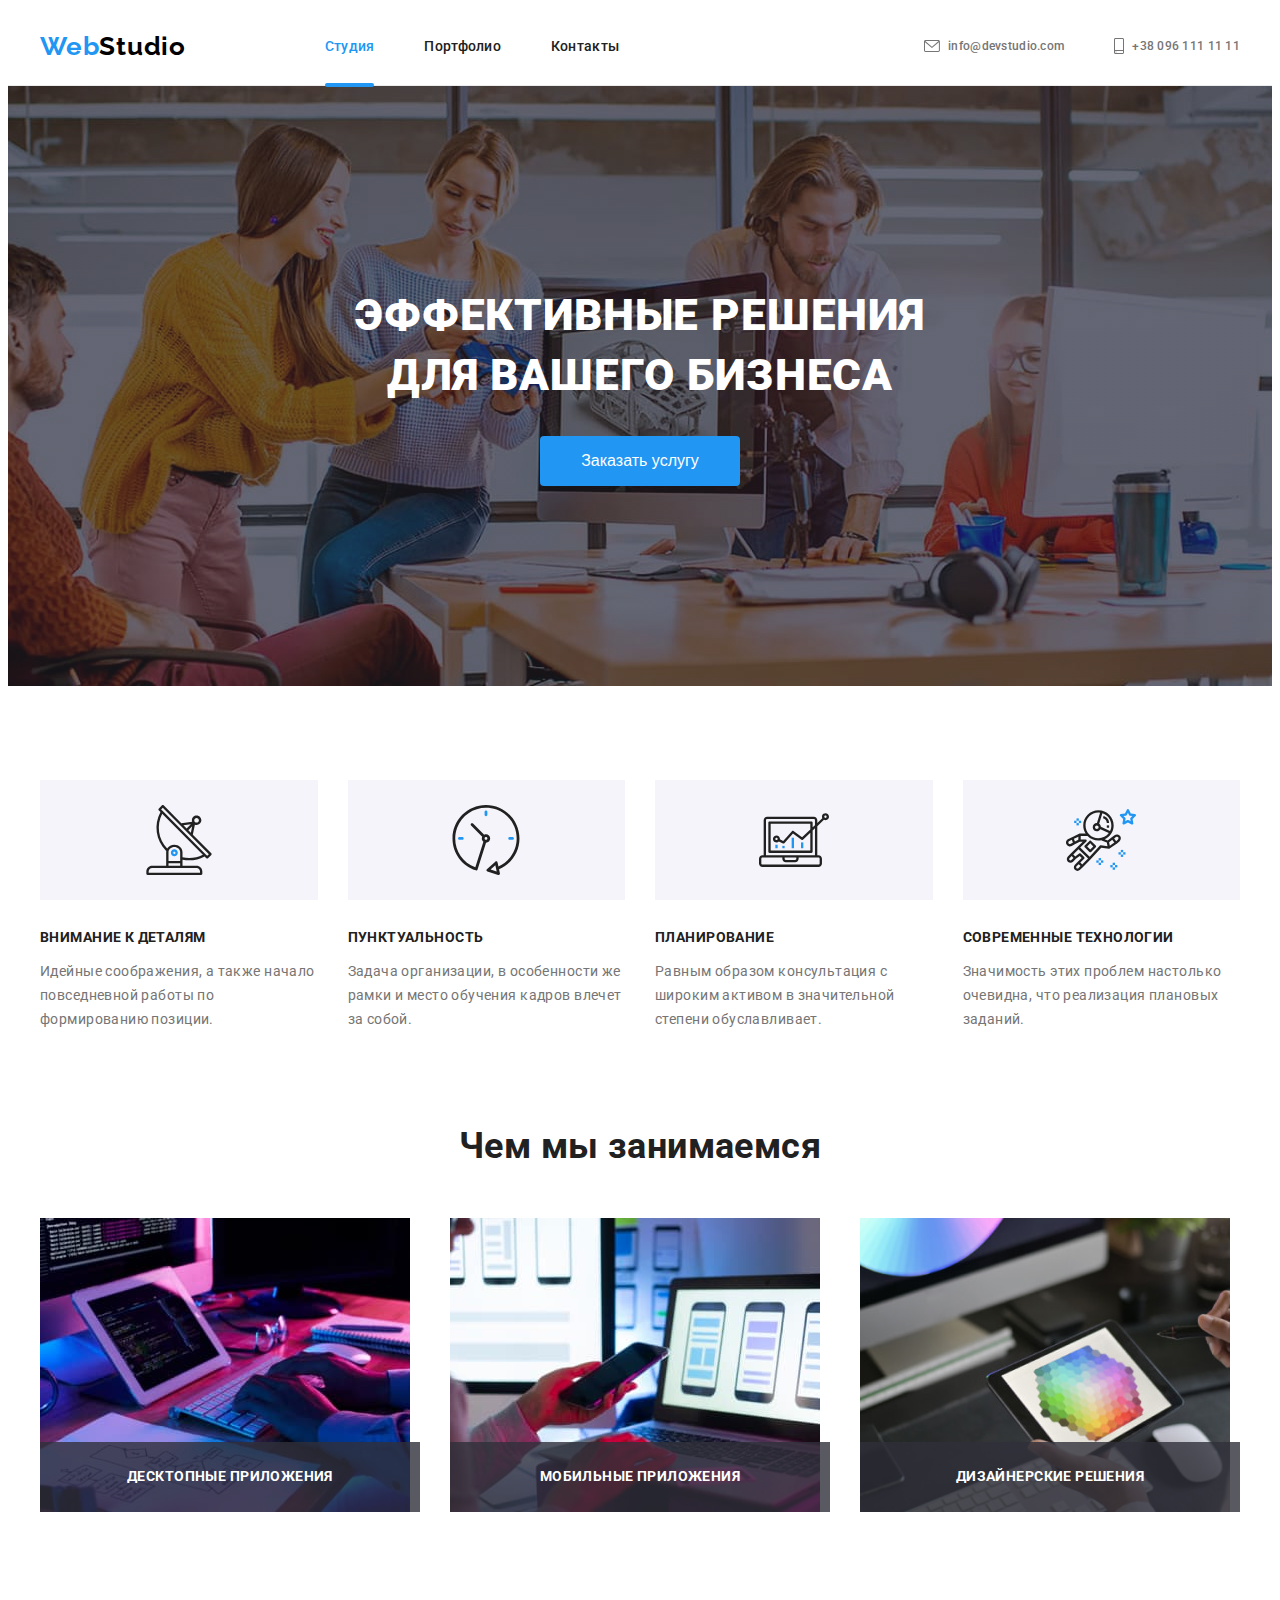
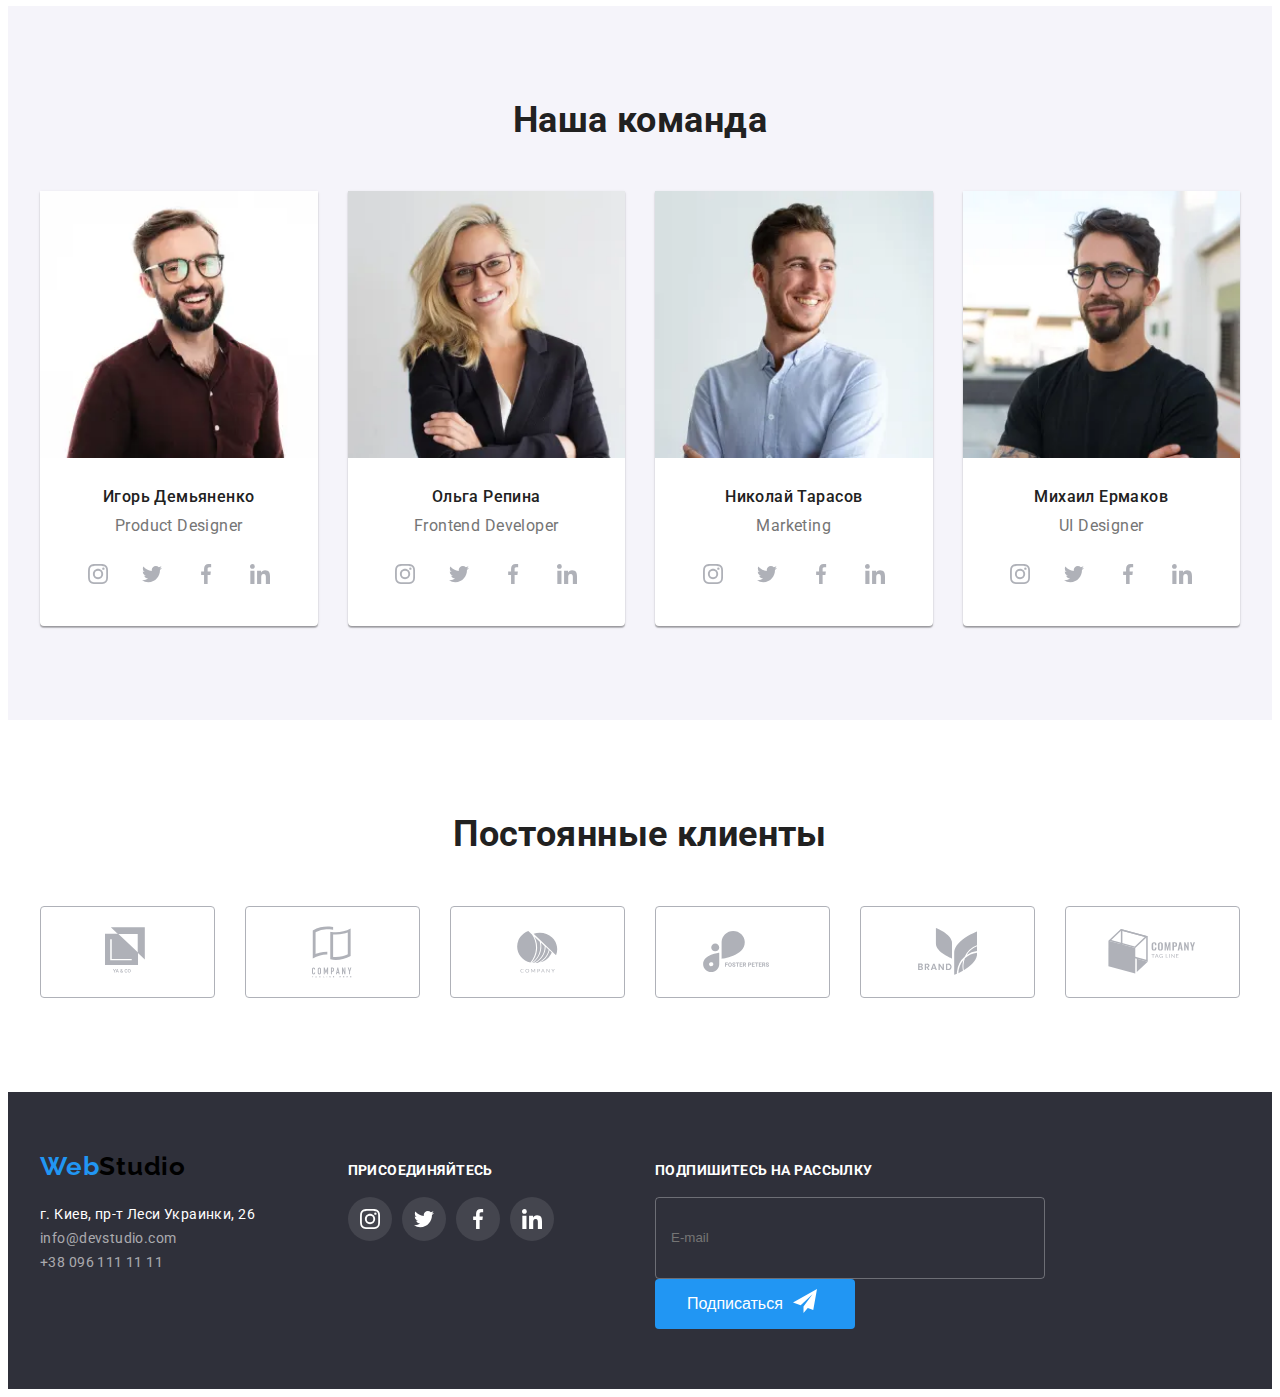
==== commit 63a4ef9f: "corrections" ====
--- a/index.html
+++ b/index.html
@@ -610,7 +610,7 @@
     </div>
   </div>
   <script src="js/menu.js"></script>
-  <script src="./js/modal.js"></script> -->
+  <script src="./js/modal.js"></script>
 </body>
 
 </html>
--- a/css/main.min.css
+++ b/css/main.min.css
@@ -1,2 +1,2 @@
-:root{--main-text-color: #757575;--title-text-color: #212121;--light-text-color: #fff;--text-accent: #2196f3;--main-bg-color: #fff;--secondary-bg-color: #f5f4fa;--bg-accent: #2f303a;--logo-color: #000;--header-line-color: #ececec;--border-color: #eee;--icon-color: #afb1b8;--main-font: 'Roboto', sans-serif;--logo-font: 'Raleway', sans-serif;--border-radius: 4px;--elements: 3;--gap: 30px;--cubic: cubic-bezier(0.4, 0, 0.2, 1);--duration: 250ms}body{font-family:var(--main-font);font-size:14px;line-height:1.71;letter-spacing:0.03em;background-color:var(--main-bg-color);color:var(--main-text-color)}h1,h2,h3,h4,h5,h6,p{margin-top:0}.link{color:var(--prime-text-color);text-decoration:none;transition:color var(--duration) var(--cubic)}.link:hover,.link:focus{color:var(--text-accent)}.list{margin:0;padding-left:0;list-style-type:none}.img{display:block;max-width:100%;height:auto}.btn{font-size:16px;text-align:center;border:none;border-radius:var(--border-radius);cursor:pointer}.visually-hidden{position:absolute !important;clip:rect(1px 1px 1px 1px);clip:rect(1px, 1px, 1px, 1px);padding:0 !important;border:0 !important;height:1px !important;width:1px !important;overflow:hidden}address{font-style:normal}.conteiner{width:100%;padding-right:15px;padding-left:15px}@media screen and (min-width: 480px){.conteiner{max-width:480px;margin-left:auto;margin-right:auto}}@media screen and (min-width: 768px){.conteiner{max-width:768px}}@media screen and (min-width: 1200px){.conteiner{max-width:1200px}}.logo{font-family:var(--logo-font);font-weight:700;font-size:24px;line-height:28px;letter-spacing:0.03em;color:var(--logo-color)}.logo__text-accent{color:var(--text-accent)}@media screen and (min-width: 1200px){.logo{font-size:26px}}.menu-btn{position:relative;z-index:200;padding:0;line-height:0;border:none;background-color:transparent}@media screen and (min-width: 768px){.menu-btn{display:none}}.menu-btn__icon{width:40px;height:40px;fill:var(--title-text-color);transition:fill var(--duration) var(--cubic)}.menu-btn__icon:hover,.menu-btn__icon:focus{fill:var(--text-accent)}.menu-btn__icon-close{display:none}.menu-btn.is-open .menu-btn__icon-close{display:block}.menu-btn.is-open .menu-btn__icon-menu{display:none}.header__mobile-menu{display:none}@media screen and (max-width: 767.89px){.header__mobile-menu.is-open{position:fixed;top:0;left:0;right:0;bottom:0;z-index:100;display:block;padding:48px 40px;overflow-y:scroll;background-color:var(--light-text-color)}}.mobile-menu{margin-bottom:150px}.mobile-menu__item:not(:last-child){margin-bottom:32px}.mobile-menu__link{font-size:30px;line-height:1.17}.mobile-menu__link--active{color:var(--text-accent)}@media screen and (min-width: 480px){.mobile-menu__link{font-size:40px}}.mobile-contacts{margin-bottom:64px}.mobile-contacts__item:not(:last-child){margin-bottom:32px}.mobile-contacts__link{font-size:24px;line-height:1.16}.mobile-contacts__link:hover,.mobile-contacts__link:focus{font-size:34px;line-height:1.17}.mobile-socials{display:flex}.mobile-socials__item:not(:last-child){margin-right:10px}.mobile-socials__item:not(:last-child)::after{content:'|';margin-left:10px;color:rgba(33,33,33,0.2)}.mobile-socials__link{color:var(--text-accent);font-weight:500;font-size:12px;line-height:1.22}@media screen and (min-width: 480px){.mobile-socials__link{font-size:18px}}.menu{color:var(--title-text-color);display:flex}.menu__item:not(:last-child){margin-right:50px}.menu__link{font-weight:500;letter-spacing:0.02em;line-height:1.14}.menu__link--active{color:var(--text-accent);position:relative}.menu__link--active::after{content:'';position:absolute;top:47px;left:0;display:block;width:100%;height:4px;border-radius:2px;background-color:currentColor}@media screen and (min-width: 1200px){.menu__link--active::after{top:45px;left:0}}@media screen and (min-width: 768px){.header__contacts-list{margin-left:84px}}@media screen and (min-width: 1200px){.header__contacts-list{display:flex;align-items:center;margin-left:305px}}.header__contacts-item:not(:last-child){margin-bottom:10px}@media screen and (min-width: 1200px){.header__contacts-item:not(:last-child){margin-bottom:0;margin-right:50px}}.header__contacts-link{font-weight:500;color:var(--main-text-color)}@media screen and (min-width: 481px){.header__contacts-link{display:flex;align-items:center;font-size:12px;line-height:14px}}@media screen and (min-width: 1200px){.header__contacts-link{font-size:12px;line-height:14px}}.header__contacts-icon{fill:currentColor}@media screen and (max-width: 480px){.header__contacts-icon{display:none}}@media screen and (min-width: 768px){.header__contacts-icon{margin-right:8px}}@media screen and (max-width: 1200px){.header__contacts-icon{margin-right:10px}}.button{min-width:200px;padding:10px 32px;line-height:1.87;color:var(--light-text-color);background-color:var(--text-accent);transition:background-color var(--duration) var(--cubic)}.button:hover,.button:focus{background-color:#188ce8}.button:focus{outline:2px solid var(--light-text-color)}.socials-list{display:inline-flex}.socials-list__item:not(:last-child){margin-right:10px}.socials-list__link{display:flex;justify-content:center;align-items:center;width:44px;height:44px;border-radius:50%;transition:background-color var(--duration) var(--cubic)}.socials-list__link--light-bg{background-color:rgba(255,255,255,0.1)}.socials-list__link:hover,.socials-list__link:focus{background-color:var(--text-accent)}.socials-list__icon{width:20px;height:20px;fill:var(--icon-color);transition:fill var(--duration) var(--cubic)}.socials-list__icon--light{fill:var(--light-text-color)}.socials-list__link:hover .socials-list__icon,.socials-list__link:focus .socials-list__icon{fill:var(--light-text-color)}.subscription-form{display:flex;flex-wrap:wrap;justify-content:space-around}@media screen and (min-width: 1200px){.subscription-form{justify-content:space-between}}.subscription-form__button{display:flex}.subscription-form__icon{width:24px;height:24px;margin-left:10px;fill:currentColor}.subscription-form__input{flex-basis:100%;height:50px;padding:15px;margin-bottom:20px;border:1px solid rgba(255,255,255,0.3);border-radius:4px;color:var(--light-text-color);background-color:transparent}.subscription-form__input:focus{outline:2px solid var(--light-text-color)}@media screen and (min-width: 1200px){.subscription-form__input{flex-basis:358px;margin-bottom:0}}.backdrop{position:fixed;top:0px;left:0;z-index:300;width:100vw;height:100%;overflow-y:scroll;background-color:rgba(0,0,0,0.2);opacity:1;transition:opacity var(--duration) var(--cubic)}.backdrop.is-hidden{opacity:0;pointer-events:none;visibility:hidden}.modal{padding:40px;background-color:#fff;opacity:1;transition:opacity var(--duration) var(--cubic),transform var(--duration) var(--cubic)}@media screen and (min-width: 480px){.modal{position:absolute;top:50%;left:50%;transform:translate(-50%, -20%) scale(1)}}@media screen and (min-width: 768px){.modal{transform:translate(-50%, -50%) scale(1)}}.backdrop.is-hidden .modal{position:absolute;top:50%;left:50%;transform:translate(-50%, -50%) scale(0.6)}.modal__btn{position:absolute;top:8px;right:8px;display:flex;justify-content:center;align-items:center;width:30px;height:30px;border-radius:50%;border:1px solid rgba(0,0,0,0.1);background-color:var(--light-text-color);cursor:pointer}.modal__title{font-weight:700;font-size:20px;line-height:1.5;text-align:center;color:var(--title-text-color)}@media screen and (min-width: 1200px){.modal__title{line-height:1.15}}.modal__btn-icon{display:block;width:18px;height:18px;fill:#000;transition:fill 250ms cubic-bezier(0.4, 0, 0.2, 1)}.modal__btn:hover .modal__btn-icon,.modal__btn:focus .modal__btn-icon{fill:var(--text-accent)}.form__label{display:block;margin-bottom:4px;font-size:12px;line-height:1.16;letter-spacing:0.01em;color:#757575}.form__field-wrapper{position:relative}.form__massage{margin-bottom:20px;padding:12px 14px;resize:none}.form__input{height:40px;padding-left:42px;margin-bottom:10px}.form__license-checkbox{-webkit-appearance:none;-moz-appearance:none;appearance:none;position:absolute}.form__license-link{color:var(--text-accent)}.form-field{display:block;width:100%;border:1px solid rgba(33,33,33,0.2);border-radius:4px;color:var(--title-text-color);cursor:pointer;transition:outline 250ms cubic-bezier(0.4, 0, 0.2, 1)}@media screen and (min-width: 480px){.form-field{width:370px}}@media screen and (min-width: 1200px){.form-field{width:448px}}.form-field:focus{outline:1px solid var(--text-accent)}.form__input-icon{position:absolute;top:50%;left:12px;transform:translateY(-50%);z-index:5;display:block;width:18px;height:18px;fill:var(--title-text-color);transition:fill 250ms cubic-bezier(0.4, 0, 0.2, 1)}.form__input:focus+.form__input-icon{fill:var(--text-accent)}.form__condition-acceptance{margin-bottom:30px;display:block;text-align:center;cursor:pointer}.form__condition-acceptance::before{content:'';display:inline-flex;width:16px;height:15px;margin-right:8px;border:2px solid var(--title-text-color);border-radius:2px;background-color:inherit;transition:background-color var(--duration) var(--cubic),border-color var(--duration) var(--cubic),outline var(--duration) var(--cubic)}.form__license-checkbox:focus+.form__condition-acceptance::before{outline:2px solid var(--text-accent)}.form__license-checkbox:checked+.form__condition-acceptance::before{background-image:url(../images/icons/icon-checkbox.svg);background-position:center center;background-origin:padding-box;border-color:transparent;background-color:var(--text-accent)}.form__license-checkbox:checked:focus+.form__condition-acceptance::before{outline:2px solid var(--title-text-color)}.form__button{margin-left:auto;margin-right:auto;display:block;box-shadow:0px 4px 4px rgba(0,0,0,0.15)}.form__button:focus{outline:2px solid var(--title-text-color)}.grid{display:flex;flex-wrap:wrap;margin-top:calc(-1 * var(--gap));margin-left:calc(-1 * var(--gap))}.grid-item{flex-basis:calc((100% - var(--elements) * var(--gap)) / var(--elements));margin-top:var(--gap);margin-left:var(--gap)}@media screen and (min-width: 768px){.flex{display:flex;flex-wrap:wrap;justify-content:space-around;align-items:baseline}}.flex-item{margin-bottom:60px;text-align:center}.flex-item:last-child{margin-bottom:0}@media screen and (min-width: 1200px){.flex-item{margin-bottom:0;margin-right:30px;width:calc((50% - 45px) / 2)}.flex-item:last-child{flex-grow:1;margin-right:0;margin-bottom:0}}.header{position:relative;padding-top:16px;padding-bottom:16px;line-height:1.16;letter-spacing:0.02em;border-bottom:1px solid var(--header-line-color)}@media screen and (min-width: 768px){.header{padding-top:21px;padding-bottom:21px}}@media screen and (min-width: 1200px){.header{padding-top:24px;padding-bottom:25px;line-height:1.17}}.header__conteiner{display:flex;justify-content:space-between;align-items:center}@media screen and (max-width: 767.98px){.header__menu-desktop{display:none}}@media screen and (min-width: 768px){.header__menu-desktop{display:flex;align-items:center;justify-content:space-between}}.section{padding-top:60px;padding-bottom:60px}@media screen and (min-width: 1200px){.section{padding:94px 0}}.section--secondary-bg{background-color:var(--secondary-bg-color)}.section__title{margin-bottom:30px;font-size:28px;line-height:1.17;text-align:center;color:var(--title-text-color)}@media screen and (min-width: 1200px){.section__title{margin-bottom:50px;font-size:36px;line-height:1.16}}.hero{line-height:1.36;letter-spacing:0.06em;text-align:center;color:var(--light-text-color)}.hero__conteiner{display:flex;flex-direction:column;justify-content:center;align-items:center;min-width:320px;height:400px;background-color:#c4c4c4;background-image:linear-gradient(to right, rgba(47,48,58,0.4), rgba(47,48,58,0.4)),url(../images/studio/hero/mobile/hero.jpg);background-size:cover;background-position:top center}@media (min-device-pixel-ratio: 2), (min-resolution: 192dpi), (min-resolution: 2dppx){.hero__conteiner{background-image:linear-gradient(to right, rgba(47,48,58,0.4), rgba(47,48,58,0.4)),url(../images/studio/hero/mobile/hero@2x.jpg)}}@media screen and (min-width: 768px){.hero__conteiner{margin-right:auto;margin-left:auto;background-image:linear-gradient(to right, rgba(47,48,58,0.4), rgba(47,48,58,0.4)),url(../images/studio/hero/tablet/hero.jpg)}}@media screen and (min-width: 768px) and (min-device-pixel-ratio: 2), screen and (min-width: 768px) and (min-resolution: 192dpi), screen and (min-width: 768px) and (min-resolution: 2dppx){.hero__conteiner{background-image:linear-gradient(to right, rgba(47,48,58,0.4), rgba(47,48,58,0.4)),url(../images/studio/hero/tablet/hero@2x.jpg)}}@media screen and (min-width: 1200px){.hero__conteiner{max-width:1600px;height:600px;background-image:linear-gradient(to right, rgba(47,48,58,0.4), rgba(47,48,58,0.4)),url(../images/studio/hero/desktop/hero.jpg)}}@media screen and (min-width: 1200px) and (min-device-pixel-ratio: 2), screen and (min-width: 1200px) and (min-resolution: 192dpi), screen and (min-width: 1200px) and (min-resolution: 2dppx){.hero__conteiner{background-image:linear-gradient(to right, rgba(47,48,58,0.4), rgba(47,48,58,0.4)),url(../images/studio/hero/desktop/hero@2x.jpg)}}.hero__title{font-weight:900;font-size:26px;line-height:1.62;text-transform:uppercase}@media screen and (min-width: 1200px){.hero__title{font-size:44px;line-height:1.36}}.guidelines__title{font-weight:700;font-size:inherit;line-height:1.14;text-transform:uppercase;color:var(--title-text-color)}@media screen and (max-width: 767.98px){.guidelines__title{text-align:center}}.guidelines__list{--elements: 1}@media screen and (min-width: 768px){.guidelines__list{--elements: 2}}@media screen and (min-width: 1200px){.guidelines__list{--elements: 4}}.guidelines__list p{margin-bottom:0}.guidelines__item:before{content:'';display:block;height:120px;margin-bottom:30px;background-color:var(--secondary-bg-color);background-repeat:no-repeat;background-position:center}.guidelines__item:nth-child(1):before{background-image:url(../images/icons/group.svg)}.guidelines__item:nth-child(2):before{background-image:url(../images/icons/clock.svg)}.guidelines__item:nth-child(3):before{background-image:url(../images/icons/diagram.svg)}.guidelines__item:nth-child(4):before{background-image:url(../images/icons/astronaut.svg)}.services{padding-top:0}.services__item{position:relative}.services__type{position:absolute;bottom:0;left:0;width:100%;padding-top:27px;padding-bottom:27px;margin-bottom:0;font-weight:700;line-height:1.14;text-align:center;text-transform:uppercase;color:var(--light-text-color);background-color:rgba(47,48,58,0.8)}@media screen and (max-width: 1199px){.services{display:none}}.team-members__card{font-size:16px;line-height:1.18;text-align:center;border-bottom-left-radius:var(--border-radius);border-bottom-right-radius:var(--border-radius);background-color:var(--main-bg-color);box-shadow:0px 1px 3px rgba(0,0,0,0.12),0px 1px 1px rgba(0,0,0,0.14),0px 2px 1px rgba(0,0,0,0.2)}.team-members__content{padding-top:30px;padding-bottom:30px}.team-members__name{margin-bottom:10px;font-size:inherit;font-weight:500;color:var(--title-text-color)}.team-members__position{margin-bottom:16px}.team-members__list{--elements: 1}@media screen and (min-width: 768px){.team-members__list{--elements: 2}}@media screen and (min-width: 1200px){.team-members__list{--elements: 4}}.customers__list{--elements: 2}@media screen and (min-width: 768px){.customers__list{--elements: 3}}@media screen and (min-width: 1200px){.customers__list{--elements: 6}}.customers__link{display:flex;justify-content:center;align-items:center;height:90px;border:1px solid var(--icon-color);border-radius:4px;transition:border var(--duration) var(--cubic)}.customers__link:hover,.customers__link:focus{border-color:var(--text-accent)}.customers__icon{fill:var(--icon-color);transition:fill var(--duration) var(--cubic)}.customers__link:hover .customers__icon,.customers__link:focus .customers__icon{fill:var(--text-accent)}.filter-list{display:flex;justify-content:flex-start;flex-wrap:wrap;margin-bottom:40px}@media screen and (min-width: 768px){.filter-list{justify-content:center;margin-bottom:30px}}@media screen and (min-width: 1200px){.filter-list{margin-bottom:50px}}.filter-list__item{margin-bottom:20px}.filter-list__item:nth-child(n+4){margin-bottom:0}.filter-list__item:not(:last-child){margin-right:8px}@media screen and (min-width: 768px){.filter-list__item{margin-bottom:0}}.filter-list__btn{padding:6px 22px;line-height:1.62;color:var(--title-text-color);background-color:var(--secondary-bg-color);transition:background-color var(--duration) var(--cubic),color var(--duration) var(--cubic),box-shadow var(--duration) var(--cubic)}.filter-list__btn:hover,.filter-list__btn:focus{color:var(--light-text-color);background-color:var(--text-accent);box-shadow:0px 3px 1px rgba(0,0,0,0.1),0px 1px 2px rgba(0,0,0,0.08),0px 2px 2px rgba(0,0,0,0.12)}.works-list{--elements: 1}@media screen and (min-width: 768px){.works-list{--elements: 2}}@media screen and (min-width: 1200px){.works-list{--elements: 3}}.works-list__img-wrapp{position:relative;overflow:hidden}.works-list__overlay-text{font-size:18px;line-height:1.56;color:var(--light-text-color)}.works-list__card-content{padding:20px 24px;border-left:1px solid var(--border-color);border-bottom:1px solid var(--border-color);border-right:1px solid var(--border-color)}.works-list__card-title{margin-bottom:4px;font-weight:700;font-size:18px;line-height:2;letter-spacing:6%;color:var(--title-text-color)}.works-list__product-type{font-size:16px;line-height:1.87}.works-list__card-link{display:block;transition:box-shadow var(--duration) var(--cubic)}.works-list__card-link:hover,.works-list__card-link:focus{color:currentColor;box-shadow:0px 1px 1px rgba(0,0,0,0.12),0px 4px 4px rgba(0,0,0,0.06),1px 4px 6px rgba(0,0,0,0.16)}.works-list__img-overlay{position:absolute;top:0;left:0;display:block;width:100%;height:100%;padding:63px 24px;background-color:rgba(33,149,243,0.9);opacity:0;transform:translateY(100%);transition:transform var(--duration) var(--cubic),opacity var(--duration) var(--cubic)}.works-list__card-link:hover .works-list__img-overlay,.works-list__card-link:focus .works-list__img-overlay{transform:translateY(0);opacity:1}.footer{padding-top:60px;padding-bottom:60px;color:var(--light-text-color);background-color:var(--bg-accent)}.footer__title{margin-bottom:20px;font-weight:bold;line-height:1.14;text-transform:uppercase}.footer__contacts-list{margin-top:20px}.footer__contacts-link{color:rgba(255,255,255,0.6)}
+:root{--main-text-color: #757575;--title-text-color: #212121;--light-text-color: #fff;--text-accent: #2196f3;--main-bg-color: #fff;--secondary-bg-color: #f5f4fa;--bg-accent: #2f303a;--logo-color: #000;--header-line-color: #ececec;--border-color: #eee;--icon-color: #afb1b8;--main-font: 'Roboto', sans-serif;--logo-font: 'Raleway', sans-serif;--border-radius: 4px;--elements: 3;--gap: 30px;--cubic: cubic-bezier(0.4, 0, 0.2, 1);--duration: 250ms}body{font-family:var(--main-font);font-size:14px;line-height:1.71;letter-spacing:0.03em;background-color:var(--main-bg-color);color:var(--main-text-color)}h1,h2,h3,h4,h5,h6,p{margin-top:0}.link{color:var(--prime-text-color);text-decoration:none;transition:color var(--duration) var(--cubic)}.link:hover,.link:focus{color:var(--text-accent)}.list{margin:0;padding-left:0;list-style-type:none}.img{display:block;max-width:100%;height:auto}.btn{font-size:16px;text-align:center;border:none;border-radius:var(--border-radius);cursor:pointer}.visually-hidden{position:absolute !important;clip:rect(1px 1px 1px 1px);clip:rect(1px, 1px, 1px, 1px);padding:0 !important;border:0 !important;height:1px !important;width:1px !important;overflow:hidden}address{font-style:normal}.conteiner{width:100%;padding-right:15px;padding-left:15px}@media screen and (min-width: 480px){.conteiner{max-width:480px;margin-left:auto;margin-right:auto}}@media screen and (min-width: 768px){.conteiner{max-width:768px}}@media screen and (min-width: 1200px){.conteiner{max-width:1200px}}.logo{font-family:var(--logo-font);font-weight:700;font-size:24px;line-height:28px;letter-spacing:0.03em;color:var(--logo-color)}.logo__text-accent{color:var(--text-accent)}@media screen and (min-width: 1200px){.logo{font-size:26px}}.menu-btn{position:relative;z-index:200;padding:0;line-height:0;border:none;background-color:transparent}@media screen and (min-width: 768px){.menu-btn{display:none}}.menu-btn__icon{width:40px;height:40px;fill:var(--title-text-color);transition:fill var(--duration) var(--cubic)}.menu-btn__icon:hover,.menu-btn__icon:focus{fill:var(--text-accent)}.menu-btn__icon-close{display:none}.menu-btn.is-open .menu-btn__icon-close{display:block}.menu-btn.is-open .menu-btn__icon-menu{display:none}.header__mobile-menu{display:none}@media screen and (max-width: 767.89px){.header__mobile-menu.is-open{position:fixed;top:0;left:0;right:0;bottom:0;z-index:100;display:block;padding:48px 40px;overflow-y:scroll;background-color:var(--light-text-color)}}.mobile-menu{margin-bottom:150px}.mobile-menu__item:not(:last-child){margin-bottom:32px}.mobile-menu__link{font-size:30px;line-height:1.17}.mobile-menu__link--active{color:var(--text-accent)}@media screen and (min-width: 480px){.mobile-menu__link{font-size:40px}}.mobile-contacts{margin-bottom:64px}.mobile-contacts__item:not(:last-child){margin-bottom:32px}.mobile-contacts__link{font-size:24px;line-height:1.16}.mobile-contacts__link:hover,.mobile-contacts__link:focus{font-size:34px;line-height:1.17}.mobile-socials{display:flex}.mobile-socials__item:not(:last-child){margin-right:10px}.mobile-socials__item:not(:last-child)::after{content:'|';margin-left:10px;color:rgba(33,33,33,0.2)}.mobile-socials__link{color:var(--text-accent);font-weight:500;font-size:12px;line-height:1.22}@media screen and (min-width: 480px){.mobile-socials__link{font-size:18px}}.menu{color:var(--title-text-color);display:flex}.menu__item:not(:last-child){margin-right:50px}.menu__link{font-weight:500;letter-spacing:0.02em;line-height:1.14}.menu__link--active{color:var(--text-accent);position:relative}.menu__link--active::after{content:'';position:absolute;top:47px;left:0;display:block;width:100%;height:4px;border-radius:2px;background-color:currentColor}@media screen and (min-width: 1200px){.menu__link--active::after{top:45px;left:0}}@media screen and (min-width: 768px){.header__contacts-list{margin-left:84px}}@media screen and (min-width: 1200px){.header__contacts-list{display:flex;align-items:center;margin-left:305px}}.header__contacts-item:not(:last-child){margin-bottom:10px}@media screen and (min-width: 1200px){.header__contacts-item:not(:last-child){margin-bottom:0;margin-right:50px}}.header__contacts-link{font-weight:500;color:var(--main-text-color)}@media screen and (min-width: 481px){.header__contacts-link{display:flex;align-items:center;font-size:12px;line-height:14px}}@media screen and (min-width: 1200px){.header__contacts-link{font-size:12px;line-height:14px}}.header__contacts-icon{fill:currentColor}@media screen and (max-width: 480px){.header__contacts-icon{display:none}}@media screen and (min-width: 768px){.header__contacts-icon{margin-right:8px}}@media screen and (max-width: 1200px){.header__contacts-icon{margin-right:10px}}.button{min-width:200px;padding:10px 32px;line-height:1.87;color:var(--light-text-color);background-color:var(--text-accent);transition:background-color var(--duration) var(--cubic)}.button:hover,.button:focus{background-color:#188ce8}.button:focus{outline:2px solid var(--light-text-color)}.socials-list{display:inline-flex}.socials-list__item:not(:last-child){margin-right:10px}.socials-list__link{display:flex;justify-content:center;align-items:center;width:44px;height:44px;border-radius:50%;transition:background-color var(--duration) var(--cubic)}.socials-list__link--light-bg{background-color:rgba(255,255,255,0.1)}.socials-list__link:hover,.socials-list__link:focus{background-color:var(--text-accent)}.socials-list__icon{width:20px;height:20px;fill:var(--icon-color);transition:fill var(--duration) var(--cubic)}.socials-list__icon--light{fill:var(--light-text-color)}.socials-list__link:hover .socials-list__icon,.socials-list__link:focus .socials-list__icon{fill:var(--light-text-color)}.subscription-form{display:flex;flex-wrap:wrap;justify-content:space-around}@media screen and (min-width: 1200px){.subscription-form{justify-content:space-between}}.subscription-form__button{display:flex}.subscription-form__icon{width:24px;height:24px;margin-left:10px;fill:currentColor}.subscription-form__input{flex-basis:100%;height:50px;padding:15px;margin-bottom:20px;border:1px solid rgba(255,255,255,0.3);border-radius:4px;color:var(--light-text-color);background-color:transparent}.subscription-form__input:focus{outline:2px solid var(--light-text-color)}@media screen and (min-width: 1200px){.subscription-form__input{flex-basis:358px;margin-bottom:0}}.backdrop{position:fixed;top:0px;left:0;z-index:300;width:100vw;height:100%;overflow-y:scroll;background-color:rgba(0,0,0,0.2);opacity:1;transition:opacity var(--duration) var(--cubic)}.backdrop.is-hidden{opacity:0;pointer-events:none;visibility:hidden}.modal{padding:40px;background-color:#fff;opacity:1;transition:opacity var(--duration) var(--cubic),transform var(--duration) var(--cubic)}@media screen and (min-width: 480px){.modal{position:absolute;top:50%;left:50%;transform:translate(-50%, -20%) scale(1)}}@media screen and (min-width: 768px){.modal{transform:translate(-50%, -50%) scale(1)}}.backdrop.is-hidden .modal{position:absolute;top:50%;left:50%;transform:translate(-50%, -50%) scale(0.6)}.modal__btn{position:absolute;top:8px;right:8px;display:flex;justify-content:center;align-items:center;width:30px;height:30px;border-radius:50%;border:1px solid rgba(0,0,0,0.1);background-color:var(--light-text-color);cursor:pointer}.modal__title{font-weight:700;font-size:20px;line-height:1.5;text-align:center;color:var(--title-text-color)}@media screen and (min-width: 1200px){.modal__title{line-height:1.15}}.modal__btn-icon{display:block;width:18px;height:18px;fill:#000;transition:fill 250ms cubic-bezier(0.4, 0, 0.2, 1)}.modal__btn:hover .modal__btn-icon,.modal__btn:focus .modal__btn-icon{fill:var(--text-accent)}.form__label{display:block;margin-bottom:4px;font-size:12px;line-height:1.16;letter-spacing:0.01em;color:#757575}.form__field-wrapper{position:relative}.form__massage{margin-bottom:20px;padding:12px 14px;resize:none}.form__input{height:40px;padding-left:42px;margin-bottom:10px}.form__license-checkbox{-webkit-appearance:none;-moz-appearance:none;appearance:none;position:absolute}.form__license-link{color:var(--text-accent)}.form-field{display:block;width:100%;border:1px solid rgba(33,33,33,0.2);border-radius:4px;color:var(--title-text-color);cursor:pointer;transition:outline 250ms cubic-bezier(0.4, 0, 0.2, 1)}@media screen and (min-width: 480px){.form-field{width:370px}}@media screen and (min-width: 1200px){.form-field{width:448px}}.form-field:focus{outline:1px solid var(--text-accent)}.form__input-icon{position:absolute;top:50%;left:12px;transform:translateY(-50%);z-index:5;display:block;width:18px;height:18px;fill:var(--title-text-color);transition:fill 250ms cubic-bezier(0.4, 0, 0.2, 1)}.form__input:focus+.form__input-icon{fill:var(--text-accent)}.form__condition-acceptance{margin-bottom:30px;display:block;text-align:center;cursor:pointer}.form__condition-acceptance::before{content:'';display:inline-flex;width:16px;height:15px;margin-right:8px;border:2px solid var(--title-text-color);border-radius:2px;background-color:inherit;transition:background-color var(--duration) var(--cubic),border-color var(--duration) var(--cubic),outline var(--duration) var(--cubic)}.form__license-checkbox:focus+.form__condition-acceptance::before{outline:2px solid var(--text-accent)}.form__license-checkbox:checked+.form__condition-acceptance::before{background-image:url(../images/icons/icon-checkbox.svg);background-position:center center;background-origin:padding-box;border-color:transparent;background-color:var(--text-accent)}.form__license-checkbox:checked:focus+.form__condition-acceptance::before{outline:2px solid var(--title-text-color)}.form__button{margin-left:auto;margin-right:auto;display:block;box-shadow:0px 4px 4px rgba(0,0,0,0.15)}.form__button:focus{outline:2px solid var(--title-text-color)}.grid{display:flex;flex-wrap:wrap;margin-top:calc(-1 * var(--gap));margin-left:calc(-1 * var(--gap))}.grid-item{flex-basis:calc((100% - var(--elements) * var(--gap)) / var(--elements));margin-top:var(--gap);margin-left:var(--gap)}@media screen and (min-width: 768px){.flex{display:flex;flex-wrap:wrap;justify-content:space-around;align-items:baseline}}@media screen and (max-width: 1199px){.flex-item{margin-bottom:60px;text-align:center}.flex-item:last-child{margin-bottom:0}}@media screen and (min-width: 1200px){.flex-item{margin-right:30px;width:calc((50% - 45px) / 2)}.flex-item:last-child{flex-grow:1;margin-right:0;margin-bottom:0}}.header{position:relative;padding-top:16px;padding-bottom:16px;line-height:1.16;letter-spacing:0.02em;border-bottom:1px solid var(--header-line-color)}@media screen and (min-width: 768px){.header{padding-top:21px;padding-bottom:21px}}@media screen and (min-width: 1200px){.header{padding-top:24px;padding-bottom:25px;line-height:1.17}}.header__conteiner{display:flex;justify-content:space-between;align-items:center}@media screen and (max-width: 767.98px){.header__menu-desktop{display:none}}@media screen and (min-width: 768px){.header__menu-desktop{display:flex;align-items:center;justify-content:space-between}}.section{padding-top:60px;padding-bottom:60px}@media screen and (min-width: 1200px){.section{padding:94px 0}}.section--secondary-bg{background-color:var(--secondary-bg-color)}.section__title{margin-bottom:30px;font-size:28px;line-height:1.17;text-align:center;color:var(--title-text-color)}@media screen and (min-width: 1200px){.section__title{margin-bottom:50px;font-size:36px;line-height:1.16}}.hero{line-height:1.36;letter-spacing:0.06em;text-align:center;color:var(--light-text-color)}.hero__conteiner{display:flex;flex-direction:column;justify-content:center;align-items:center;min-width:320px;height:400px;background-color:#c4c4c4;background-image:linear-gradient(to right, rgba(47,48,58,0.4), rgba(47,48,58,0.4)),url(../images/studio/hero/mobile/hero.jpg);background-size:cover;background-position:top center}@media (min-device-pixel-ratio: 2), (min-resolution: 192dpi), (min-resolution: 2dppx){.hero__conteiner{background-image:linear-gradient(to right, rgba(47,48,58,0.4), rgba(47,48,58,0.4)),url(../images/studio/hero/mobile/hero@2x.jpg)}}@media screen and (min-width: 768px){.hero__conteiner{margin-right:auto;margin-left:auto;background-image:linear-gradient(to right, rgba(47,48,58,0.4), rgba(47,48,58,0.4)),url(../images/studio/hero/tablet/hero.jpg)}}@media screen and (min-width: 768px) and (min-device-pixel-ratio: 2), screen and (min-width: 768px) and (min-resolution: 192dpi), screen and (min-width: 768px) and (min-resolution: 2dppx){.hero__conteiner{background-image:linear-gradient(to right, rgba(47,48,58,0.4), rgba(47,48,58,0.4)),url(../images/studio/hero/tablet/hero@2x.jpg)}}@media screen and (min-width: 1200px){.hero__conteiner{max-width:1600px;height:600px;background-image:linear-gradient(to right, rgba(47,48,58,0.4), rgba(47,48,58,0.4)),url(../images/studio/hero/desktop/hero.jpg)}}@media screen and (min-width: 1200px) and (min-device-pixel-ratio: 2), screen and (min-width: 1200px) and (min-resolution: 192dpi), screen and (min-width: 1200px) and (min-resolution: 2dppx){.hero__conteiner{background-image:linear-gradient(to right, rgba(47,48,58,0.4), rgba(47,48,58,0.4)),url(../images/studio/hero/desktop/hero@2x.jpg)}}.hero__title{font-weight:900;font-size:26px;line-height:1.62;text-transform:uppercase}@media screen and (min-width: 1200px){.hero__title{font-size:44px;line-height:1.36}}.guidelines__title{font-weight:700;font-size:inherit;line-height:1.14;text-transform:uppercase;color:var(--title-text-color)}@media screen and (max-width: 767.98px){.guidelines__title{text-align:center}}.guidelines__list{--elements: 1}@media screen and (min-width: 768px){.guidelines__list{--elements: 2}}@media screen and (min-width: 1200px){.guidelines__list{--elements: 4}}.guidelines__list p{margin-bottom:0}.guidelines__item:before{content:'';display:block;height:120px;margin-bottom:30px;background-color:var(--secondary-bg-color);background-repeat:no-repeat;background-position:center}.guidelines__item:nth-child(1):before{background-image:url(../images/icons/group.svg)}.guidelines__item:nth-child(2):before{background-image:url(../images/icons/clock.svg)}.guidelines__item:nth-child(3):before{background-image:url(../images/icons/diagram.svg)}.guidelines__item:nth-child(4):before{background-image:url(../images/icons/astronaut.svg)}.services{padding-top:0}.services__item{position:relative}.services__type{position:absolute;bottom:0;left:0;width:100%;padding-top:27px;padding-bottom:27px;margin-bottom:0;font-weight:700;line-height:1.14;text-align:center;text-transform:uppercase;color:var(--light-text-color);background-color:rgba(47,48,58,0.8)}@media screen and (max-width: 1199px){.services{display:none}}.team-members__card{font-size:16px;line-height:1.18;text-align:center;border-bottom-left-radius:var(--border-radius);border-bottom-right-radius:var(--border-radius);background-color:var(--main-bg-color);box-shadow:0px 1px 3px rgba(0,0,0,0.12),0px 1px 1px rgba(0,0,0,0.14),0px 2px 1px rgba(0,0,0,0.2)}.team-members__content{padding-top:30px;padding-bottom:30px}.team-members__name{margin-bottom:10px;font-size:inherit;font-weight:500;color:var(--title-text-color)}.team-members__position{margin-bottom:16px}.team-members__list{--elements: 1}@media screen and (min-width: 768px){.team-members__list{--elements: 2}}@media screen and (min-width: 1200px){.team-members__list{--elements: 4}}.customers__list{--elements: 2}@media screen and (min-width: 768px){.customers__list{--elements: 3}}@media screen and (min-width: 1200px){.customers__list{--elements: 6}}.customers__link{display:flex;justify-content:center;align-items:center;height:90px;border:1px solid var(--icon-color);border-radius:4px;transition:border var(--duration) var(--cubic)}.customers__link:hover,.customers__link:focus{border-color:var(--text-accent)}.customers__icon{fill:var(--icon-color);transition:fill var(--duration) var(--cubic)}.customers__link:hover .customers__icon,.customers__link:focus .customers__icon{fill:var(--text-accent)}.filter-list{display:flex;justify-content:flex-start;flex-wrap:wrap;margin-bottom:40px}@media screen and (min-width: 768px){.filter-list{justify-content:center;margin-bottom:30px}}@media screen and (min-width: 1200px){.filter-list{margin-bottom:50px}}.filter-list__item{margin-bottom:20px}.filter-list__item:nth-child(n+4){margin-bottom:0}.filter-list__item:not(:last-child){margin-right:8px}@media screen and (min-width: 768px){.filter-list__item{margin-bottom:0}}.filter-list__btn{padding:6px 22px;line-height:1.62;color:var(--title-text-color);background-color:var(--secondary-bg-color);transition:background-color var(--duration) var(--cubic),color var(--duration) var(--cubic),box-shadow var(--duration) var(--cubic)}.filter-list__btn:hover,.filter-list__btn:focus{color:var(--light-text-color);background-color:var(--text-accent);box-shadow:0px 3px 1px rgba(0,0,0,0.1),0px 1px 2px rgba(0,0,0,0.08),0px 2px 2px rgba(0,0,0,0.12)}.works-list{--elements: 1}@media screen and (min-width: 768px){.works-list{--elements: 2}}@media screen and (min-width: 1200px){.works-list{--elements: 3}}.works-list__img-wrapp{position:relative;overflow:hidden}.works-list__overlay-text{font-size:18px;line-height:1.56;color:var(--light-text-color)}.works-list__card-content{padding:20px 24px;border-left:1px solid var(--border-color);border-bottom:1px solid var(--border-color);border-right:1px solid var(--border-color)}.works-list__card-title{margin-bottom:4px;font-weight:700;font-size:18px;line-height:2;letter-spacing:6%;color:var(--title-text-color)}.works-list__product-type{font-size:16px;line-height:1.87}.works-list__card-link{display:block;transition:box-shadow var(--duration) var(--cubic)}.works-list__card-link:hover,.works-list__card-link:focus{color:currentColor;box-shadow:0px 1px 1px rgba(0,0,0,0.12),0px 4px 4px rgba(0,0,0,0.06),1px 4px 6px rgba(0,0,0,0.16)}.works-list__img-overlay{position:absolute;top:0;left:0;display:block;width:100%;height:100%;padding:63px 24px;background-color:rgba(33,149,243,0.9);opacity:0;transform:translateY(100%);transition:transform var(--duration) var(--cubic),opacity var(--duration) var(--cubic)}.works-list__card-link:hover .works-list__img-overlay,.works-list__card-link:focus .works-list__img-overlay{transform:translateY(0);opacity:1}.footer{padding-top:60px;padding-bottom:60px;color:var(--light-text-color);background-color:var(--bg-accent)}.footer__title{margin-bottom:20px;font-weight:bold;line-height:1.14;text-transform:uppercase}.footer__contacts-list{margin-top:20px}.footer__contacts-link{color:rgba(255,255,255,0.6)}
 /*# sourceMappingURL=main.min.css.map */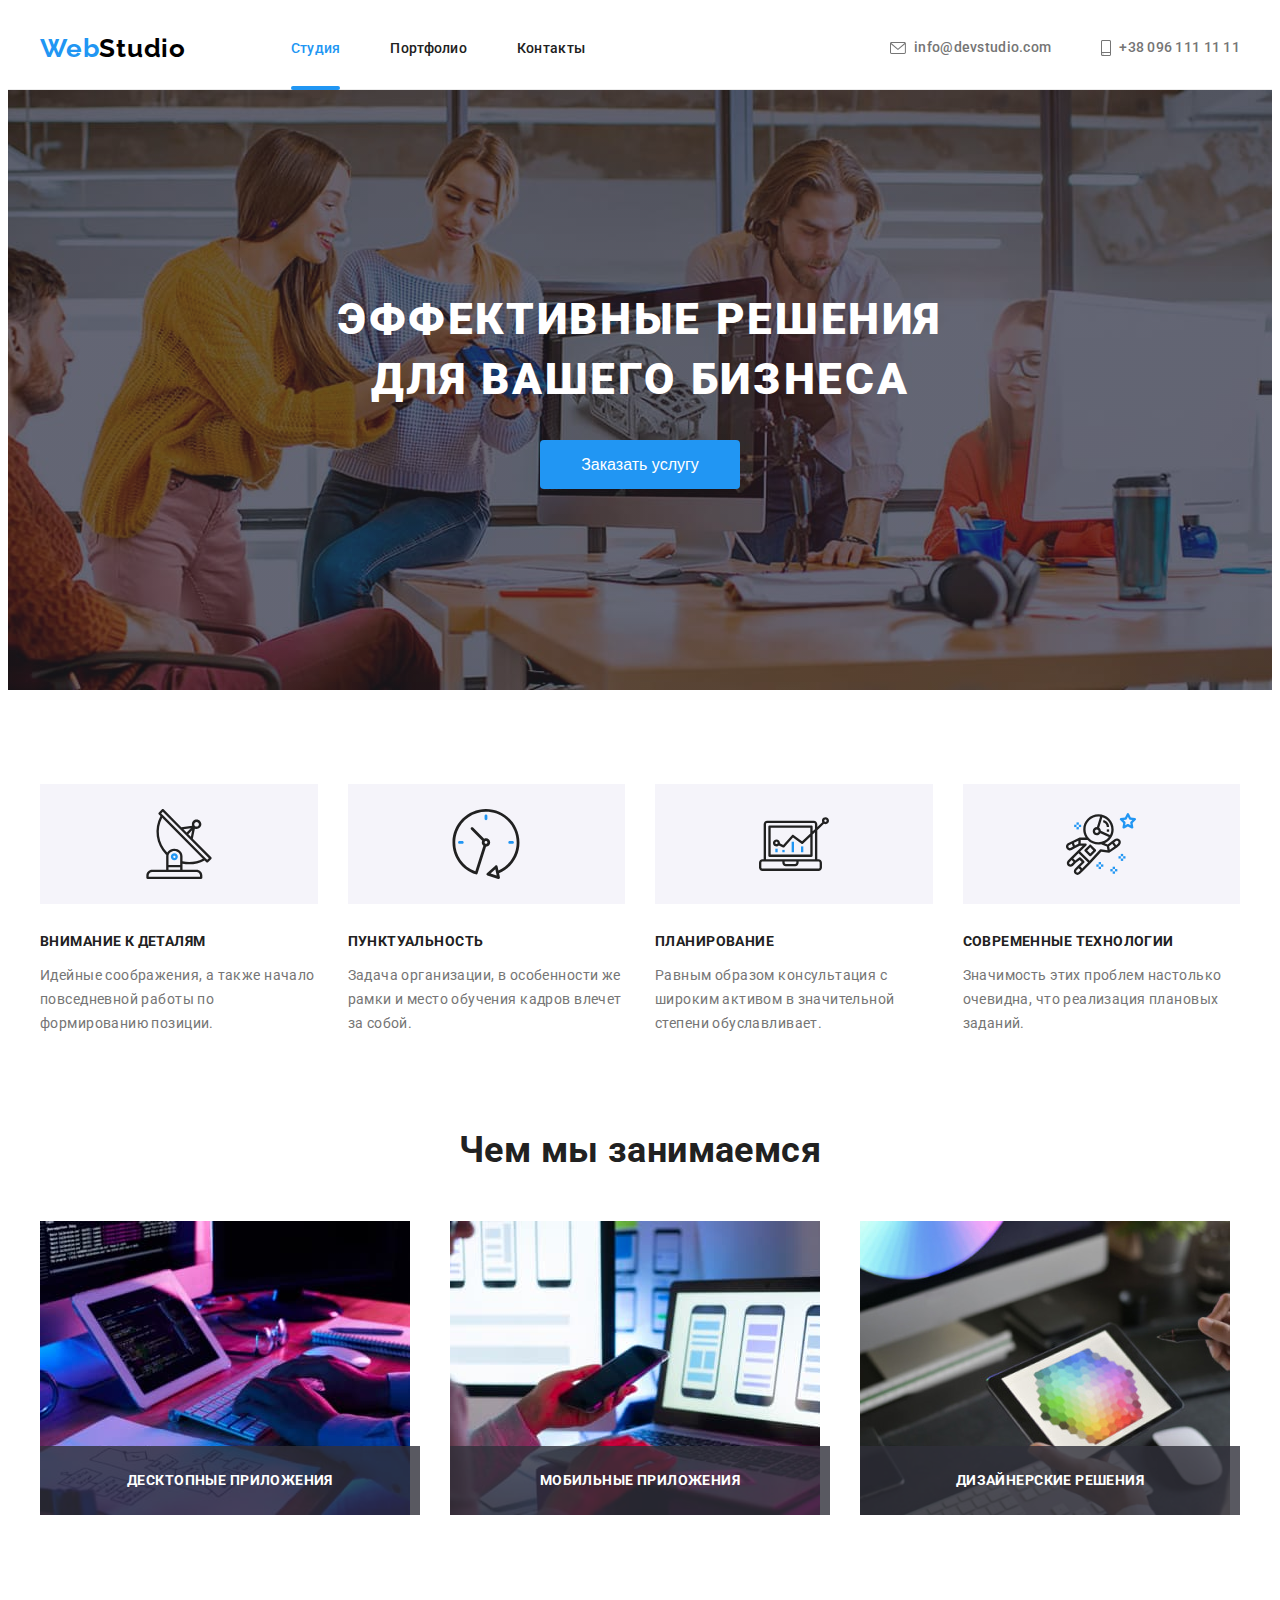
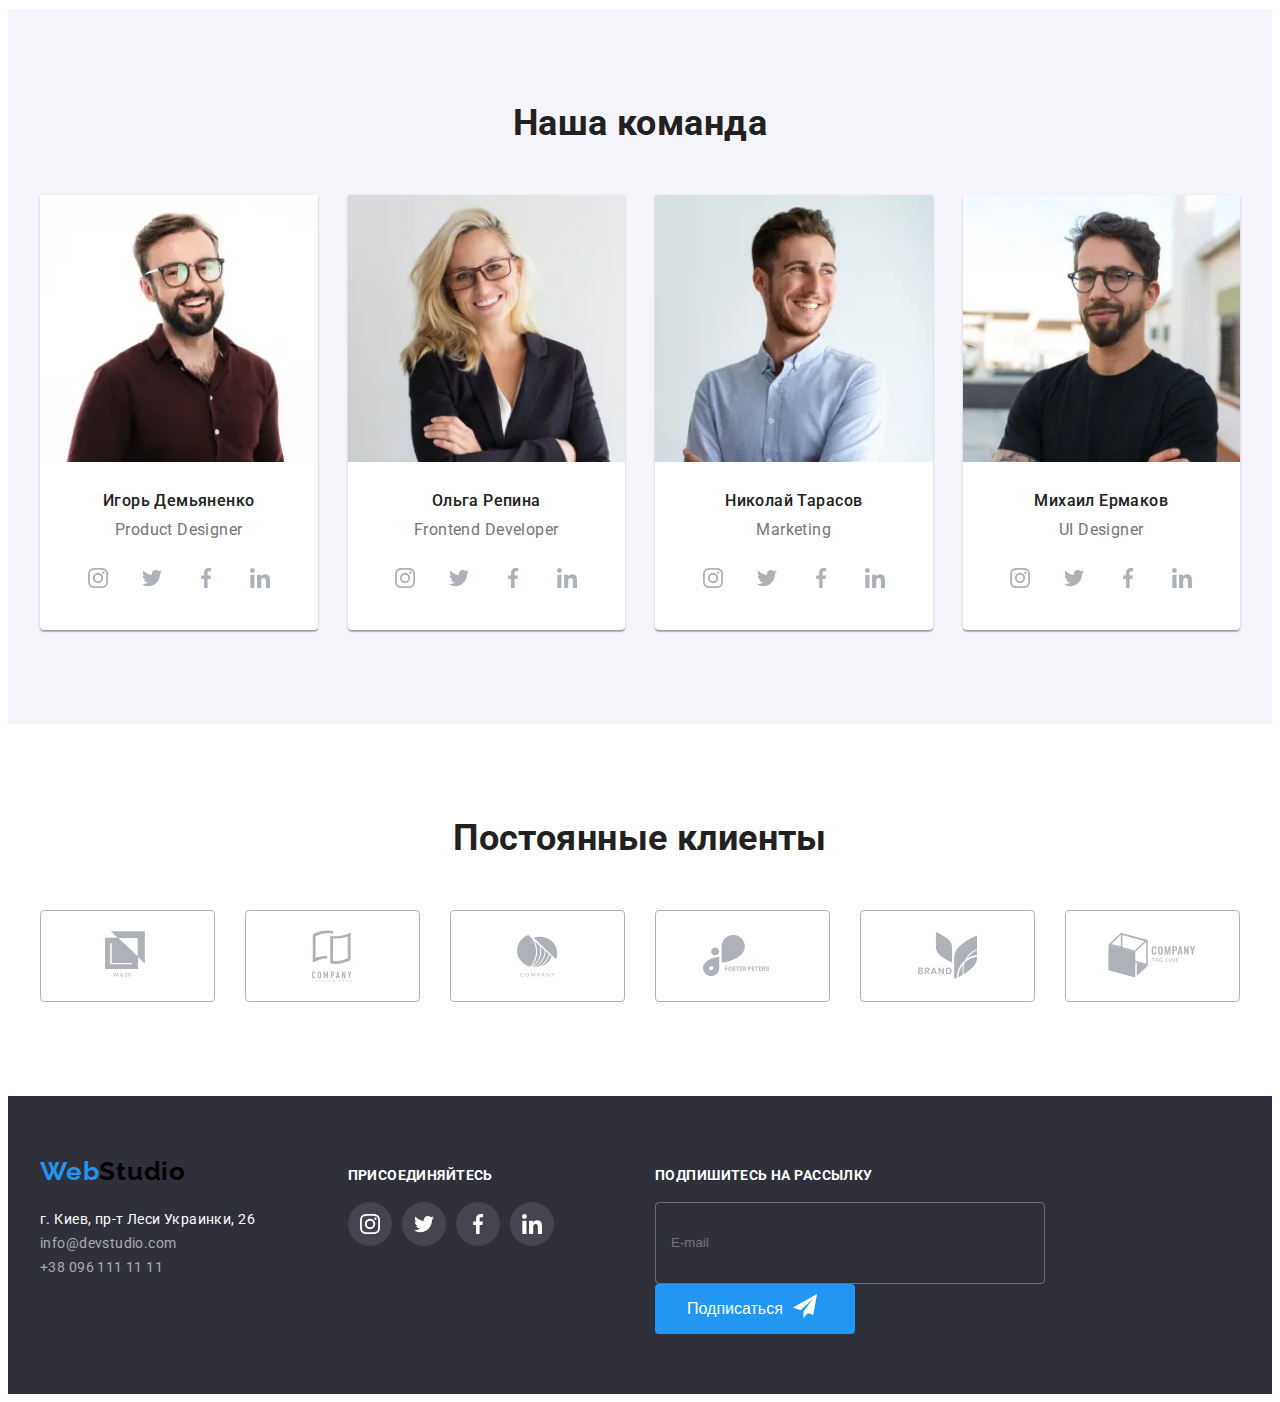
==== commit a7e9d2e0: "done" ====
--- a/index.html
+++ b/index.html
@@ -47,28 +47,22 @@
         <ul class="mobile-contacts list">
           <li class="mobile-contacts__item">
             <a class="mobile-contacts__link link" href="mailto:info@devstudio.com">
-              <svg class="header__contacts-icon" width="16" height="12">
-                <use href="./images/sprite.svg#icon-envelope"></use>
-              </svg>
               info@devstudio.com
             </a>
           </li>
         
           <li class="mobile-contacts__item">
             <a class="mobile-contacts__link link" href="tel:+380961111111">
-              <svg class="header__contacts-icon" width="10" height="16">
-                <use href="./images/sprite.svg#icon-smartphone"></use>
-              </svg>
               +38 096 111 11 11
             </a>
           </li>
         </ul>
         
         <ul class="mobile-socials list">
-          <li class="mobile-socials__item"><a class="mobile-socials__link link" href="">Instagram</a></li>
-          <li class="mobile-socials__item"><a class="mobile-socials__link link" href="">Twitter</a></li>
-          <li class="mobile-socials__item"><a class="mobile-socials__link link" href="">Facebook</a></li>
-          <li class="mobile-socials__item"><a class="mobile-socials__link link" href="">LinkedIn</a></li>
+          <li class="mobile-socials__item"><a class="mobile-socials__link link" href="" target="_blank" rel="noreferrer noopener">Instagram</a></li>
+          <li class="mobile-socials__item"><a class="mobile-socials__link link" href="" target="_blank" rel="noreferrer noopener">Twitter</a></li>
+          <li class="mobile-socials__item"><a class="mobile-socials__link link" href="" target="_blank" rel="noreferrer noopener">Facebook</a></li>
+          <li class="mobile-socials__item"><a class="mobile-socials__link link" href="" target="_blank" rel="noreferrer noopener">LinkedIn</a></li>
         </ul>
       </div>
 
--- a/css/main.min.css
+++ b/css/main.min.css
@@ -1,2 +1,2 @@
-:root{--main-text-color: #757575;--title-text-color: #212121;--light-text-color: #fff;--text-accent: #2196f3;--main-bg-color: #fff;--secondary-bg-color: #f5f4fa;--bg-accent: #2f303a;--logo-color: #000;--header-line-color: #ececec;--border-color: #eee;--icon-color: #afb1b8;--main-font: 'Roboto', sans-serif;--logo-font: 'Raleway', sans-serif;--border-radius: 4px;--elements: 3;--gap: 30px;--cubic: cubic-bezier(0.4, 0, 0.2, 1);--duration: 250ms}body{font-family:var(--main-font);font-size:14px;line-height:1.71;letter-spacing:0.03em;background-color:var(--main-bg-color);color:var(--main-text-color)}h1,h2,h3,h4,h5,h6,p{margin-top:0}.link{color:var(--prime-text-color);text-decoration:none;transition:color var(--duration) var(--cubic)}.link:hover,.link:focus{color:var(--text-accent)}.list{margin:0;padding-left:0;list-style-type:none}.img{display:block;max-width:100%;height:auto}.btn{font-size:16px;text-align:center;border:none;border-radius:var(--border-radius);cursor:pointer}.visually-hidden{position:absolute !important;clip:rect(1px 1px 1px 1px);clip:rect(1px, 1px, 1px, 1px);padding:0 !important;border:0 !important;height:1px !important;width:1px !important;overflow:hidden}address{font-style:normal}.conteiner{width:100%;padding-right:15px;padding-left:15px}@media screen and (min-width: 480px){.conteiner{max-width:480px;margin-left:auto;margin-right:auto}}@media screen and (min-width: 768px){.conteiner{max-width:768px}}@media screen and (min-width: 1200px){.conteiner{max-width:1200px}}.logo{font-family:var(--logo-font);font-weight:700;font-size:24px;line-height:28px;letter-spacing:0.03em;color:var(--logo-color)}.logo__text-accent{color:var(--text-accent)}@media screen and (min-width: 1200px){.logo{font-size:26px}}.menu-btn{position:relative;z-index:200;padding:0;line-height:0;border:none;background-color:transparent}@media screen and (min-width: 768px){.menu-btn{display:none}}.menu-btn__icon{width:40px;height:40px;fill:var(--title-text-color);transition:fill var(--duration) var(--cubic)}.menu-btn__icon:hover,.menu-btn__icon:focus{fill:var(--text-accent)}.menu-btn__icon-close{display:none}.menu-btn.is-open .menu-btn__icon-close{display:block}.menu-btn.is-open .menu-btn__icon-menu{display:none}.header__mobile-menu{display:none}@media screen and (max-width: 767.89px){.header__mobile-menu.is-open{position:fixed;top:0;left:0;right:0;bottom:0;z-index:100;display:block;padding:48px 40px;overflow-y:scroll;background-color:var(--light-text-color)}}.mobile-menu{margin-bottom:150px}.mobile-menu__item:not(:last-child){margin-bottom:32px}.mobile-menu__link{font-size:30px;line-height:1.17}.mobile-menu__link--active{color:var(--text-accent)}@media screen and (min-width: 480px){.mobile-menu__link{font-size:40px}}.mobile-contacts{margin-bottom:64px}.mobile-contacts__item:not(:last-child){margin-bottom:32px}.mobile-contacts__link{font-size:24px;line-height:1.16}.mobile-contacts__link:hover,.mobile-contacts__link:focus{font-size:34px;line-height:1.17}.mobile-socials{display:flex}.mobile-socials__item:not(:last-child){margin-right:10px}.mobile-socials__item:not(:last-child)::after{content:'|';margin-left:10px;color:rgba(33,33,33,0.2)}.mobile-socials__link{color:var(--text-accent);font-weight:500;font-size:12px;line-height:1.22}@media screen and (min-width: 480px){.mobile-socials__link{font-size:18px}}.menu{color:var(--title-text-color);display:flex}.menu__item:not(:last-child){margin-right:50px}.menu__link{font-weight:500;letter-spacing:0.02em;line-height:1.14}.menu__link--active{color:var(--text-accent);position:relative}.menu__link--active::after{content:'';position:absolute;top:47px;left:0;display:block;width:100%;height:4px;border-radius:2px;background-color:currentColor}@media screen and (min-width: 1200px){.menu__link--active::after{top:45px;left:0}}@media screen and (min-width: 768px){.header__contacts-list{margin-left:84px}}@media screen and (min-width: 1200px){.header__contacts-list{display:flex;align-items:center;margin-left:305px}}.header__contacts-item:not(:last-child){margin-bottom:10px}@media screen and (min-width: 1200px){.header__contacts-item:not(:last-child){margin-bottom:0;margin-right:50px}}.header__contacts-link{font-weight:500;color:var(--main-text-color)}@media screen and (min-width: 481px){.header__contacts-link{display:flex;align-items:center;font-size:12px;line-height:14px}}@media screen and (min-width: 1200px){.header__contacts-link{font-size:12px;line-height:14px}}.header__contacts-icon{fill:currentColor}@media screen and (max-width: 480px){.header__contacts-icon{display:none}}@media screen and (min-width: 768px){.header__contacts-icon{margin-right:8px}}@media screen and (max-width: 1200px){.header__contacts-icon{margin-right:10px}}.button{min-width:200px;padding:10px 32px;line-height:1.87;color:var(--light-text-color);background-color:var(--text-accent);transition:background-color var(--duration) var(--cubic)}.button:hover,.button:focus{background-color:#188ce8}.button:focus{outline:2px solid var(--light-text-color)}.socials-list{display:inline-flex}.socials-list__item:not(:last-child){margin-right:10px}.socials-list__link{display:flex;justify-content:center;align-items:center;width:44px;height:44px;border-radius:50%;transition:background-color var(--duration) var(--cubic)}.socials-list__link--light-bg{background-color:rgba(255,255,255,0.1)}.socials-list__link:hover,.socials-list__link:focus{background-color:var(--text-accent)}.socials-list__icon{width:20px;height:20px;fill:var(--icon-color);transition:fill var(--duration) var(--cubic)}.socials-list__icon--light{fill:var(--light-text-color)}.socials-list__link:hover .socials-list__icon,.socials-list__link:focus .socials-list__icon{fill:var(--light-text-color)}.subscription-form{display:flex;flex-wrap:wrap;justify-content:space-around}@media screen and (min-width: 1200px){.subscription-form{justify-content:space-between}}.subscription-form__button{display:flex}.subscription-form__icon{width:24px;height:24px;margin-left:10px;fill:currentColor}.subscription-form__input{flex-basis:100%;height:50px;padding:15px;margin-bottom:20px;border:1px solid rgba(255,255,255,0.3);border-radius:4px;color:var(--light-text-color);background-color:transparent}.subscription-form__input:focus{outline:2px solid var(--light-text-color)}@media screen and (min-width: 1200px){.subscription-form__input{flex-basis:358px;margin-bottom:0}}.backdrop{position:fixed;top:0px;left:0;z-index:300;width:100vw;height:100%;overflow-y:scroll;background-color:rgba(0,0,0,0.2);opacity:1;transition:opacity var(--duration) var(--cubic)}.backdrop.is-hidden{opacity:0;pointer-events:none;visibility:hidden}.modal{padding:40px;background-color:#fff;opacity:1;transition:opacity var(--duration) var(--cubic),transform var(--duration) var(--cubic)}@media screen and (min-width: 480px){.modal{position:absolute;top:50%;left:50%;transform:translate(-50%, -20%) scale(1)}}@media screen and (min-width: 768px){.modal{transform:translate(-50%, -50%) scale(1)}}.backdrop.is-hidden .modal{position:absolute;top:50%;left:50%;transform:translate(-50%, -50%) scale(0.6)}.modal__btn{position:absolute;top:8px;right:8px;display:flex;justify-content:center;align-items:center;width:30px;height:30px;border-radius:50%;border:1px solid rgba(0,0,0,0.1);background-color:var(--light-text-color);cursor:pointer}.modal__title{font-weight:700;font-size:20px;line-height:1.5;text-align:center;color:var(--title-text-color)}@media screen and (min-width: 1200px){.modal__title{line-height:1.15}}.modal__btn-icon{display:block;width:18px;height:18px;fill:#000;transition:fill 250ms cubic-bezier(0.4, 0, 0.2, 1)}.modal__btn:hover .modal__btn-icon,.modal__btn:focus .modal__btn-icon{fill:var(--text-accent)}.form__label{display:block;margin-bottom:4px;font-size:12px;line-height:1.16;letter-spacing:0.01em;color:#757575}.form__field-wrapper{position:relative}.form__massage{margin-bottom:20px;padding:12px 14px;resize:none}.form__input{height:40px;padding-left:42px;margin-bottom:10px}.form__license-checkbox{-webkit-appearance:none;-moz-appearance:none;appearance:none;position:absolute}.form__license-link{color:var(--text-accent)}.form-field{display:block;width:100%;border:1px solid rgba(33,33,33,0.2);border-radius:4px;color:var(--title-text-color);cursor:pointer;transition:outline 250ms cubic-bezier(0.4, 0, 0.2, 1)}@media screen and (min-width: 480px){.form-field{width:370px}}@media screen and (min-width: 1200px){.form-field{width:448px}}.form-field:focus{outline:1px solid var(--text-accent)}.form__input-icon{position:absolute;top:50%;left:12px;transform:translateY(-50%);z-index:5;display:block;width:18px;height:18px;fill:var(--title-text-color);transition:fill 250ms cubic-bezier(0.4, 0, 0.2, 1)}.form__input:focus+.form__input-icon{fill:var(--text-accent)}.form__condition-acceptance{margin-bottom:30px;display:block;text-align:center;cursor:pointer}.form__condition-acceptance::before{content:'';display:inline-flex;width:16px;height:15px;margin-right:8px;border:2px solid var(--title-text-color);border-radius:2px;background-color:inherit;transition:background-color var(--duration) var(--cubic),border-color var(--duration) var(--cubic),outline var(--duration) var(--cubic)}.form__license-checkbox:focus+.form__condition-acceptance::before{outline:2px solid var(--text-accent)}.form__license-checkbox:checked+.form__condition-acceptance::before{background-image:url(../images/icons/icon-checkbox.svg);background-position:center center;background-origin:padding-box;border-color:transparent;background-color:var(--text-accent)}.form__license-checkbox:checked:focus+.form__condition-acceptance::before{outline:2px solid var(--title-text-color)}.form__button{margin-left:auto;margin-right:auto;display:block;box-shadow:0px 4px 4px rgba(0,0,0,0.15)}.form__button:focus{outline:2px solid var(--title-text-color)}.grid{display:flex;flex-wrap:wrap;margin-top:calc(-1 * var(--gap));margin-left:calc(-1 * var(--gap))}.grid-item{flex-basis:calc((100% - var(--elements) * var(--gap)) / var(--elements));margin-top:var(--gap);margin-left:var(--gap)}@media screen and (min-width: 768px){.flex{display:flex;flex-wrap:wrap;justify-content:space-around;align-items:baseline}}@media screen and (max-width: 1199px){.flex-item{margin-bottom:60px;text-align:center}.flex-item:last-child{margin-bottom:0}}@media screen and (min-width: 1200px){.flex-item{margin-right:30px;width:calc((50% - 45px) / 2)}.flex-item:last-child{flex-grow:1;margin-right:0;margin-bottom:0}}.header{position:relative;padding-top:16px;padding-bottom:16px;line-height:1.16;letter-spacing:0.02em;border-bottom:1px solid var(--header-line-color)}@media screen and (min-width: 768px){.header{padding-top:21px;padding-bottom:21px}}@media screen and (min-width: 1200px){.header{padding-top:24px;padding-bottom:25px;line-height:1.17}}.header__conteiner{display:flex;justify-content:space-between;align-items:center}@media screen and (max-width: 767.98px){.header__menu-desktop{display:none}}@media screen and (min-width: 768px){.header__menu-desktop{display:flex;align-items:center;justify-content:space-between}}.section{padding-top:60px;padding-bottom:60px}@media screen and (min-width: 1200px){.section{padding:94px 0}}.section--secondary-bg{background-color:var(--secondary-bg-color)}.section__title{margin-bottom:30px;font-size:28px;line-height:1.17;text-align:center;color:var(--title-text-color)}@media screen and (min-width: 1200px){.section__title{margin-bottom:50px;font-size:36px;line-height:1.16}}.hero{line-height:1.36;letter-spacing:0.06em;text-align:center;color:var(--light-text-color)}.hero__conteiner{display:flex;flex-direction:column;justify-content:center;align-items:center;min-width:320px;height:400px;background-color:#c4c4c4;background-image:linear-gradient(to right, rgba(47,48,58,0.4), rgba(47,48,58,0.4)),url(../images/studio/hero/mobile/hero.jpg);background-size:cover;background-position:top center}@media (min-device-pixel-ratio: 2), (min-resolution: 192dpi), (min-resolution: 2dppx){.hero__conteiner{background-image:linear-gradient(to right, rgba(47,48,58,0.4), rgba(47,48,58,0.4)),url(../images/studio/hero/mobile/hero@2x.jpg)}}@media screen and (min-width: 768px){.hero__conteiner{margin-right:auto;margin-left:auto;background-image:linear-gradient(to right, rgba(47,48,58,0.4), rgba(47,48,58,0.4)),url(../images/studio/hero/tablet/hero.jpg)}}@media screen and (min-width: 768px) and (min-device-pixel-ratio: 2), screen and (min-width: 768px) and (min-resolution: 192dpi), screen and (min-width: 768px) and (min-resolution: 2dppx){.hero__conteiner{background-image:linear-gradient(to right, rgba(47,48,58,0.4), rgba(47,48,58,0.4)),url(../images/studio/hero/tablet/hero@2x.jpg)}}@media screen and (min-width: 1200px){.hero__conteiner{max-width:1600px;height:600px;background-image:linear-gradient(to right, rgba(47,48,58,0.4), rgba(47,48,58,0.4)),url(../images/studio/hero/desktop/hero.jpg)}}@media screen and (min-width: 1200px) and (min-device-pixel-ratio: 2), screen and (min-width: 1200px) and (min-resolution: 192dpi), screen and (min-width: 1200px) and (min-resolution: 2dppx){.hero__conteiner{background-image:linear-gradient(to right, rgba(47,48,58,0.4), rgba(47,48,58,0.4)),url(../images/studio/hero/desktop/hero@2x.jpg)}}.hero__title{font-weight:900;font-size:26px;line-height:1.62;text-transform:uppercase}@media screen and (min-width: 1200px){.hero__title{font-size:44px;line-height:1.36}}.guidelines__title{font-weight:700;font-size:inherit;line-height:1.14;text-transform:uppercase;color:var(--title-text-color)}@media screen and (max-width: 767.98px){.guidelines__title{text-align:center}}.guidelines__list{--elements: 1}@media screen and (min-width: 768px){.guidelines__list{--elements: 2}}@media screen and (min-width: 1200px){.guidelines__list{--elements: 4}}.guidelines__list p{margin-bottom:0}.guidelines__item:before{content:'';display:block;height:120px;margin-bottom:30px;background-color:var(--secondary-bg-color);background-repeat:no-repeat;background-position:center}.guidelines__item:nth-child(1):before{background-image:url(../images/icons/group.svg)}.guidelines__item:nth-child(2):before{background-image:url(../images/icons/clock.svg)}.guidelines__item:nth-child(3):before{background-image:url(../images/icons/diagram.svg)}.guidelines__item:nth-child(4):before{background-image:url(../images/icons/astronaut.svg)}.services{padding-top:0}.services__item{position:relative}.services__type{position:absolute;bottom:0;left:0;width:100%;padding-top:27px;padding-bottom:27px;margin-bottom:0;font-weight:700;line-height:1.14;text-align:center;text-transform:uppercase;color:var(--light-text-color);background-color:rgba(47,48,58,0.8)}@media screen and (max-width: 1199px){.services{display:none}}.team-members__card{font-size:16px;line-height:1.18;text-align:center;border-bottom-left-radius:var(--border-radius);border-bottom-right-radius:var(--border-radius);background-color:var(--main-bg-color);box-shadow:0px 1px 3px rgba(0,0,0,0.12),0px 1px 1px rgba(0,0,0,0.14),0px 2px 1px rgba(0,0,0,0.2)}.team-members__content{padding-top:30px;padding-bottom:30px}.team-members__name{margin-bottom:10px;font-size:inherit;font-weight:500;color:var(--title-text-color)}.team-members__position{margin-bottom:16px}.team-members__list{--elements: 1}@media screen and (min-width: 768px){.team-members__list{--elements: 2}}@media screen and (min-width: 1200px){.team-members__list{--elements: 4}}.customers__list{--elements: 2}@media screen and (min-width: 768px){.customers__list{--elements: 3}}@media screen and (min-width: 1200px){.customers__list{--elements: 6}}.customers__link{display:flex;justify-content:center;align-items:center;height:90px;border:1px solid var(--icon-color);border-radius:4px;transition:border var(--duration) var(--cubic)}.customers__link:hover,.customers__link:focus{border-color:var(--text-accent)}.customers__icon{fill:var(--icon-color);transition:fill var(--duration) var(--cubic)}.customers__link:hover .customers__icon,.customers__link:focus .customers__icon{fill:var(--text-accent)}.filter-list{display:flex;justify-content:flex-start;flex-wrap:wrap;margin-bottom:40px}@media screen and (min-width: 768px){.filter-list{justify-content:center;margin-bottom:30px}}@media screen and (min-width: 1200px){.filter-list{margin-bottom:50px}}.filter-list__item{margin-bottom:20px}.filter-list__item:nth-child(n+4){margin-bottom:0}.filter-list__item:not(:last-child){margin-right:8px}@media screen and (min-width: 768px){.filter-list__item{margin-bottom:0}}.filter-list__btn{padding:6px 22px;line-height:1.62;color:var(--title-text-color);background-color:var(--secondary-bg-color);transition:background-color var(--duration) var(--cubic),color var(--duration) var(--cubic),box-shadow var(--duration) var(--cubic)}.filter-list__btn:hover,.filter-list__btn:focus{color:var(--light-text-color);background-color:var(--text-accent);box-shadow:0px 3px 1px rgba(0,0,0,0.1),0px 1px 2px rgba(0,0,0,0.08),0px 2px 2px rgba(0,0,0,0.12)}.works-list{--elements: 1}@media screen and (min-width: 768px){.works-list{--elements: 2}}@media screen and (min-width: 1200px){.works-list{--elements: 3}}.works-list__img-wrapp{position:relative;overflow:hidden}.works-list__overlay-text{font-size:18px;line-height:1.56;color:var(--light-text-color)}.works-list__card-content{padding:20px 24px;border-left:1px solid var(--border-color);border-bottom:1px solid var(--border-color);border-right:1px solid var(--border-color)}.works-list__card-title{margin-bottom:4px;font-weight:700;font-size:18px;line-height:2;letter-spacing:6%;color:var(--title-text-color)}.works-list__product-type{font-size:16px;line-height:1.87}.works-list__card-link{display:block;transition:box-shadow var(--duration) var(--cubic)}.works-list__card-link:hover,.works-list__card-link:focus{color:currentColor;box-shadow:0px 1px 1px rgba(0,0,0,0.12),0px 4px 4px rgba(0,0,0,0.06),1px 4px 6px rgba(0,0,0,0.16)}.works-list__img-overlay{position:absolute;top:0;left:0;display:block;width:100%;height:100%;padding:63px 24px;background-color:rgba(33,149,243,0.9);opacity:0;transform:translateY(100%);transition:transform var(--duration) var(--cubic),opacity var(--duration) var(--cubic)}.works-list__card-link:hover .works-list__img-overlay,.works-list__card-link:focus .works-list__img-overlay{transform:translateY(0);opacity:1}.footer{padding-top:60px;padding-bottom:60px;color:var(--light-text-color);background-color:var(--bg-accent)}.footer__title{margin-bottom:20px;font-weight:bold;line-height:1.14;text-transform:uppercase}.footer__contacts-list{margin-top:20px}.footer__contacts-link{color:rgba(255,255,255,0.6)}
+:root{--main-text-color: #757575;--title-text-color: #212121;--light-text-color: #fff;--text-accent: #2196f3;--main-bg-color: #fff;--secondary-bg-color: #f5f4fa;--bg-accent: #2f303a;--logo-color: #000;--header-line-color: #ececec;--border-color: #eee;--icon-color: #afb1b8;--main-font: 'Roboto', sans-serif;--logo-font: 'Raleway', sans-serif;--border-radius: 4px;--elements: 3;--gap: 30px;--cubic: cubic-bezier(0.4, 0, 0.2, 1);--duration: 250ms}body{font-family:var(--main-font);font-size:14px;line-height:1.71;letter-spacing:0.03em;background-color:var(--main-bg-color);color:var(--main-text-color)}h1,h2,h3,h4,h5,h6,p{margin-top:0}.link{color:var(--prime-text-color);text-decoration:none;transition:color var(--duration) var(--cubic)}.link:hover,.link:focus{color:var(--text-accent)}.list{margin:0;padding-left:0;list-style-type:none}.img{display:block;max-width:100%;height:auto}.btn{font-size:16px;text-align:center;border:none;border-radius:var(--border-radius);cursor:pointer}.visually-hidden{position:absolute !important;clip:rect(1px 1px 1px 1px);clip:rect(1px, 1px, 1px, 1px);padding:0 !important;border:0 !important;height:1px !important;width:1px !important;overflow:hidden}address{font-style:normal}.conteiner{width:100%;padding-right:15px;padding-left:15px}@media screen and (min-width: 480px){.conteiner{max-width:480px;margin-left:auto;margin-right:auto}}@media screen and (min-width: 768px){.conteiner{max-width:768px}}@media screen and (min-width: 1200px){.conteiner{max-width:1200px}}.logo{font-family:var(--logo-font);font-weight:700;font-size:24px;line-height:1.16;letter-spacing:0.03em;color:var(--logo-color)}.logo__text-accent{color:var(--text-accent)}@media screen and (min-width: 1200px){.logo{font-size:26px;line-height:1.19}}.menu-btn{position:relative;z-index:200;padding:0;line-height:0;border:none;background-color:transparent}@media screen and (min-width: 768px){.menu-btn{display:none}}.menu-btn__icon{width:40px;height:40px;fill:var(--title-text-color);transition:fill var(--duration) var(--cubic)}.menu-btn__icon:hover,.menu-btn__icon:focus{fill:var(--text-accent)}.menu-btn__icon-close{display:none}.menu-btn.is-open .menu-btn__icon-close{display:block}.menu-btn.is-open .menu-btn__icon-menu{display:none}.header__mobile-menu{display:none}@media screen and (max-width: 767.89px){.header__mobile-menu.is-open{position:fixed;top:0;left:0;right:0;bottom:0;z-index:100;display:flex;flex-direction:column;justify-content:space-between;padding:48px 40px;overflow-y:scroll;background-color:var(--light-text-color)}}.mobile-menu__item:not(:last-child){margin-bottom:32px}.mobile-menu__link{font-size:30px;line-height:1.17}.mobile-menu__link--active{color:var(--text-accent)}@media screen and (min-width: 480px){.mobile-menu__link{font-size:40px}}.mobile-contacts{margin-top:auto;margin-bottom:30px}@media screen and (min-width: 480px){.mobile-contacts{margin-bottom:64px}}.mobile-contacts__item:not(:last-child){margin-bottom:32px}.mobile-contacts__link{font-size:24px;line-height:1.16}.mobile-contacts__link:hover,.mobile-contacts__link:focus{font-size:34px;line-height:1.17}.mobile-socials{display:flex}.mobile-socials__item:not(:last-child){margin-right:10px}.mobile-socials__item:not(:last-child)::after{content:'|';margin-left:10px;color:rgba(33,33,33,0.2)}.mobile-socials__link{color:var(--text-accent);font-weight:500;font-size:12px;line-height:1.22}@media screen and (min-width: 480px){.mobile-socials__link{font-size:18px}}.menu{color:var(--title-text-color);display:flex}.menu__item:not(:last-child){margin-right:50px}.menu__link{font-weight:500;letter-spacing:0.02em;line-height:1.14}.menu__link--active{color:var(--text-accent);position:relative}.menu__link--active::after{content:'';position:absolute;top:51px;left:0;display:block;width:100%;height:4px;border-radius:2px;background-color:currentColor}@media screen and (min-width: 1200px){.menu__link--active::after{top:46px;left:0}}.header__contacts-list{margin-left:84px}@media screen and (min-width: 1200px){.header__contacts-list{display:flex;align-items:center;margin-left:305px}}.header__contacts-item:not(:last-child){margin-bottom:10px}@media screen and (min-width: 1200px){.header__contacts-item:not(:last-child){margin-bottom:0;margin-right:50px}}.header__contacts-link{font-weight:500;color:var(--main-text-color);display:flex;align-items:center;font-size:12px;line-height:1.66}@media screen and (min-width: 1200px){.header__contacts-link{font-size:14px;line-height:1.14}}.header__contacts-icon{fill:currentColor;margin-right:8px}@media screen and (max-width: 1200px){.header__contacts-icon{margin-right:10px}}.button{min-width:200px;padding:10px 32px;line-height:1.87;color:var(--light-text-color);background-color:var(--text-accent);transition:background-color var(--duration) var(--cubic)}.button:hover,.button:focus{background-color:#188ce8}.button:focus{outline:2px solid var(--light-text-color)}.socials-list{display:inline-flex}.socials-list__item:not(:last-child){margin-right:10px}.socials-list__link{display:flex;justify-content:center;align-items:center;width:44px;height:44px;border-radius:50%;transition:background-color var(--duration) var(--cubic)}.socials-list__link--light-bg{background-color:rgba(255,255,255,0.1)}.socials-list__link:hover,.socials-list__link:focus{background-color:var(--text-accent)}.socials-list__icon{width:20px;height:20px;fill:var(--icon-color);transition:fill var(--duration) var(--cubic)}.socials-list__icon--light{fill:var(--light-text-color)}.socials-list__link:hover .socials-list__icon,.socials-list__link:focus .socials-list__icon{fill:var(--light-text-color)}.subscription-form{display:flex;flex-wrap:wrap;justify-content:space-around}@media screen and (min-width: 1200px){.subscription-form{justify-content:space-between}}.subscription-form__button{display:flex}.subscription-form__icon{width:24px;height:24px;margin-left:10px;fill:currentColor}.subscription-form__input{flex-basis:100%;height:50px;padding:15px;margin-bottom:20px;border:1px solid rgba(255,255,255,0.3);border-radius:4px;color:var(--light-text-color);background-color:transparent}.subscription-form__input:focus{outline:2px solid var(--light-text-color)}@media screen and (min-width: 1200px){.subscription-form__input{flex-basis:358px;margin-bottom:0}}.backdrop{position:fixed;top:0px;left:0;z-index:300;width:100vw;height:100%;overflow-y:scroll;background-color:rgba(0,0,0,0.2);opacity:1;transition:opacity var(--duration) var(--cubic)}.backdrop.is-hidden{opacity:0;pointer-events:none;visibility:hidden}.modal{position:absolute;top:0;left:0;transform:translate(0, 0) scale(1);padding:40px;background-color:#fff;opacity:1;transition:opacity var(--duration) var(--cubic),transform var(--duration) var(--cubic)}@media screen and (min-width: 480px){.modal{top:50%;left:50%;transform:translate(-50%, -35%) scale(1)}}@media screen and (min-width: 768px){.modal{transform:translate(-50%, -35%) scale(1)}}@media screen and (min-width: 1200px){.modal{transform:translate(-50%, -50%) scale(1)}}.backdrop.is-hidden .modal{top:50%;left:50%;transform:translate(-50%, -50%) scale(0.6)}.modal__btn{position:absolute;top:8px;right:8px;display:flex;justify-content:center;align-items:center;width:30px;height:30px;border-radius:50%;border:1px solid rgba(0,0,0,0.1);background-color:var(--light-text-color);cursor:pointer}.modal__btn-icon{display:block;width:18px;height:18px;fill:#000;transition:fill 250ms cubic-bezier(0.4, 0, 0.2, 1)}.modal__btn:hover .modal__btn-icon,.modal__btn:focus .modal__btn-icon{fill:var(--text-accent)}.modal__title{font-weight:700;font-size:20px;line-height:1.5;text-align:center;color:var(--title-text-color)}@media screen and (min-width: 1200px){.modal__title{line-height:1.15}}.form__label{display:block;margin-bottom:4px;font-size:12px;line-height:1.16;letter-spacing:0.01em;color:#757575}.form__field-wrapper{position:relative}.form__massage{margin-bottom:20px;padding:12px 14px;resize:none}.form__input{height:40px;padding-left:42px;margin-bottom:10px}.form__license-checkbox{-webkit-appearance:none;-moz-appearance:none;appearance:none;position:absolute}.form__license-link{color:var(--text-accent)}.form-field{display:block;width:100%;border:1px solid rgba(33,33,33,0.2);border-radius:4px;color:var(--title-text-color);cursor:pointer;transition:outline 250ms cubic-bezier(0.4, 0, 0.2, 1)}@media screen and (min-width: 480px){.form-field{width:370px}}@media screen and (min-width: 1200px){.form-field{width:448px}}.form-field:focus{outline:1px solid var(--text-accent)}.form__input-icon{position:absolute;top:50%;left:12px;transform:translateY(-50%);z-index:5;display:block;width:18px;height:18px;fill:var(--title-text-color);transition:fill 250ms cubic-bezier(0.4, 0, 0.2, 1)}.form__input:focus+.form__input-icon{fill:var(--text-accent)}.form__condition-acceptance{margin-bottom:30px;display:block;text-align:center;cursor:pointer}.form__condition-acceptance::before{content:'';display:inline-flex;width:16px;height:15px;margin-right:8px;border:2px solid var(--title-text-color);border-radius:2px;background-color:inherit;transition:background-color var(--duration) var(--cubic),border-color var(--duration) var(--cubic),outline var(--duration) var(--cubic)}.form__license-checkbox:focus+.form__condition-acceptance::before{outline:2px solid var(--text-accent)}.form__license-checkbox:checked+.form__condition-acceptance::before{background-image:url(../images/icons/icon-checkbox.svg);background-position:center center;background-origin:padding-box;border-color:transparent;background-color:var(--text-accent)}.form__license-checkbox:checked:focus+.form__condition-acceptance::before{outline:2px solid var(--title-text-color)}.form__button{margin-left:auto;margin-right:auto;display:block;box-shadow:0px 4px 4px rgba(0,0,0,0.15)}.form__button:focus{outline:2px solid var(--title-text-color)}.grid{display:flex;flex-wrap:wrap;margin-top:calc(-1 * var(--gap));margin-left:calc(-1 * var(--gap))}.grid-item{flex-basis:calc((100% - var(--elements) * var(--gap)) / var(--elements));margin-top:var(--gap);margin-left:var(--gap)}@media screen and (min-width: 768px){.flex{display:flex;flex-wrap:wrap;justify-content:space-around;align-items:baseline}}@media screen and (max-width: 1199px){.flex-item{margin-bottom:60px;text-align:center}.flex-item:last-child{margin-bottom:0}}@media screen and (min-width: 1200px){.flex-item{margin-right:30px;width:calc((50% - 45px) / 2)}.flex-item:last-child{flex-grow:1;margin-right:0}}.header{position:relative;padding-top:16px;padding-bottom:16px;line-height:1.16;letter-spacing:0.02em;border-bottom:1px solid var(--header-line-color)}@media screen and (min-width: 768px){.header{padding-top:21px;padding-bottom:21px}}@media screen and (min-width: 1200px){.header{padding-top:25px;padding-bottom:25px;line-height:1.17}}.header__conteiner{display:flex;justify-content:space-between;align-items:center}.header__menu-desktop{display:none}@media screen and (min-width: 768px){.header__menu-desktop{display:flex;align-items:center;justify-content:space-between}}.section{padding-top:60px;padding-bottom:60px}@media screen and (min-width: 1200px){.section{padding:94px 0}}.section--secondary-bg{background-color:var(--secondary-bg-color)}.section__title{margin-bottom:30px;font-size:28px;line-height:1.17;text-align:center;color:var(--title-text-color)}@media screen and (min-width: 1200px){.section__title{margin-bottom:50px;font-size:36px;line-height:1.16}}.hero{text-align:center;color:var(--light-text-color)}.hero__conteiner{display:flex;flex-direction:column;justify-content:center;align-items:center;min-width:320px;height:400px;background-color:#c4c4c4;background-image:linear-gradient(to right, rgba(47,48,58,0.4), rgba(47,48,58,0.4)),url(../images/studio/hero/mobile/hero.jpg);background-size:cover;background-position:top center}@media (min-device-pixel-ratio: 2), (min-resolution: 192dpi), (min-resolution: 2dppx){.hero__conteiner{background-image:linear-gradient(to right, rgba(47,48,58,0.4), rgba(47,48,58,0.4)),url(../images/studio/hero/mobile/hero@2x.jpg)}}@media screen and (min-width: 768px){.hero__conteiner{margin-right:auto;margin-left:auto;background-image:linear-gradient(to right, rgba(47,48,58,0.4), rgba(47,48,58,0.4)),url(../images/studio/hero/tablet/hero.jpg)}}@media screen and (min-width: 768px) and (min-device-pixel-ratio: 2), screen and (min-width: 768px) and (min-resolution: 192dpi), screen and (min-width: 768px) and (min-resolution: 2dppx){.hero__conteiner{background-image:linear-gradient(to right, rgba(47,48,58,0.4), rgba(47,48,58,0.4)),url(../images/studio/hero/tablet/hero@2x.jpg)}}@media screen and (min-width: 1200px){.hero__conteiner{max-width:1600px;height:600px;background-image:linear-gradient(to right, rgba(47,48,58,0.4), rgba(47,48,58,0.4)),url(../images/studio/hero/desktop/hero.jpg)}}@media screen and (min-width: 1200px) and (min-device-pixel-ratio: 2), screen and (min-width: 1200px) and (min-resolution: 192dpi), screen and (min-width: 1200px) and (min-resolution: 2dppx){.hero__conteiner{background-image:linear-gradient(to right, rgba(47,48,58,0.4), rgba(47,48,58,0.4)),url(../images/studio/hero/desktop/hero@2x.jpg)}}.hero__title{font-weight:900;font-size:26px;line-height:1.62;letter-spacing:0.06em;text-transform:uppercase}@media screen and (min-width: 1200px){.hero__title{font-size:44px;line-height:1.36}}.guidelines__title{font-weight:700;font-size:inherit;line-height:1.14;text-transform:uppercase;color:var(--title-text-color)}@media screen and (max-width: 767.98px){.guidelines__title{text-align:center}}.guidelines__list{--elements: 1}@media screen and (min-width: 768px){.guidelines__list{--elements: 2}}@media screen and (min-width: 1200px){.guidelines__list{--elements: 4}}.guidelines__list p{margin-bottom:0}.guidelines__item:before{content:'';display:block;height:120px;margin-bottom:30px;background-color:var(--secondary-bg-color);background-repeat:no-repeat;background-position:center}.guidelines__item:nth-child(1):before{background-image:url(../images/icons/group.svg)}.guidelines__item:nth-child(2):before{background-image:url(../images/icons/clock.svg)}.guidelines__item:nth-child(3):before{background-image:url(../images/icons/diagram.svg)}.guidelines__item:nth-child(4):before{background-image:url(../images/icons/astronaut.svg)}.services{padding-top:0}.services__item{position:relative}.services__type{position:absolute;bottom:0;left:0;width:100%;padding-top:27px;padding-bottom:27px;margin-bottom:0;font-weight:700;line-height:1.14;text-align:center;text-transform:uppercase;color:var(--light-text-color);background-color:rgba(47,48,58,0.8)}@media screen and (max-width: 1199px){.services{display:none}}.team-members__card{font-size:16px;line-height:1.18;text-align:center;border-bottom-left-radius:var(--border-radius);border-bottom-right-radius:var(--border-radius);background-color:var(--main-bg-color);box-shadow:0px 1px 3px rgba(0,0,0,0.12),0px 1px 1px rgba(0,0,0,0.14),0px 2px 1px rgba(0,0,0,0.2)}.team-members__content{padding-top:30px;padding-bottom:30px}.team-members__name{margin-bottom:10px;font-size:inherit;font-weight:500;color:var(--title-text-color)}.team-members__position{margin-bottom:16px}.team-members__list{--elements: 1}@media screen and (min-width: 768px){.team-members__list{--elements: 2}}@media screen and (min-width: 1200px){.team-members__list{--elements: 4}}.customers__list{--elements: 2}@media screen and (min-width: 768px){.customers__list{--elements: 3}}@media screen and (min-width: 1200px){.customers__list{--elements: 6}}.customers__link{display:flex;justify-content:center;align-items:center;height:90px;border:1px solid var(--icon-color);border-radius:4px;transition:border var(--duration) var(--cubic)}.customers__link:hover,.customers__link:focus{border-color:var(--text-accent)}.customers__icon{fill:var(--icon-color);transition:fill var(--duration) var(--cubic)}.customers__link:hover .customers__icon,.customers__link:focus .customers__icon{fill:var(--text-accent)}.filter-list{display:flex;justify-content:flex-start;flex-wrap:wrap;margin-bottom:40px}@media screen and (min-width: 768px){.filter-list{justify-content:center;margin-bottom:30px}}@media screen and (min-width: 1200px){.filter-list{margin-bottom:50px}}.filter-list__item{margin-bottom:20px}.filter-list__item:nth-child(n+4){margin-bottom:0}.filter-list__item:not(:last-child){margin-right:8px}@media screen and (min-width: 768px){.filter-list__item{margin-bottom:0}}.filter-list__btn{padding:6px 22px;line-height:1.62;color:var(--title-text-color);background-color:var(--secondary-bg-color);transition:background-color var(--duration) var(--cubic),color var(--duration) var(--cubic),box-shadow var(--duration) var(--cubic)}.filter-list__btn:hover,.filter-list__btn:focus{color:var(--light-text-color);background-color:var(--text-accent);box-shadow:0px 3px 1px rgba(0,0,0,0.1),0px 1px 2px rgba(0,0,0,0.08),0px 2px 2px rgba(0,0,0,0.12)}.works-list{--elements: 1}@media screen and (min-width: 768px){.works-list{--elements: 2}}@media screen and (min-width: 1200px){.works-list{--elements: 3}}.works-list__img-wrapp{position:relative;overflow:hidden}.works-list__overlay-text{font-size:18px;line-height:1.56;color:var(--light-text-color)}.works-list__card-content{padding:20px 24px;border-left:1px solid var(--border-color);border-bottom:1px solid var(--border-color);border-right:1px solid var(--border-color)}.works-list__card-title{margin-bottom:4px;font-weight:700;font-size:18px;line-height:2;color:var(--title-text-color)}.works-list__product-type{font-size:16px;line-height:1.87}.works-list__card-link{display:block;transition:box-shadow var(--duration) var(--cubic)}.works-list__card-link:hover,.works-list__card-link:focus{color:currentColor;box-shadow:0px 1px 1px rgba(0,0,0,0.12),0px 4px 4px rgba(0,0,0,0.06),1px 4px 6px rgba(0,0,0,0.16)}.works-list__img-overlay{position:absolute;top:0;left:0;display:block;width:100%;height:100%;padding:63px 24px;background-color:rgba(33,149,243,0.9);opacity:0;transform:translateY(100%);transition:transform var(--duration) var(--cubic),opacity var(--duration) var(--cubic)}.works-list__card-link:hover .works-list__img-overlay,.works-list__card-link:focus .works-list__img-overlay{transform:translateY(0);opacity:1}.footer{padding-top:60px;padding-bottom:60px;color:var(--light-text-color);background-color:var(--bg-accent)}.footer__title{margin-bottom:20px;font-weight:bold;line-height:1.14;text-transform:uppercase}.footer__contacts-list{margin-top:20px}.footer__contacts-link{color:rgba(255,255,255,0.6)}
 /*# sourceMappingURL=main.min.css.map */